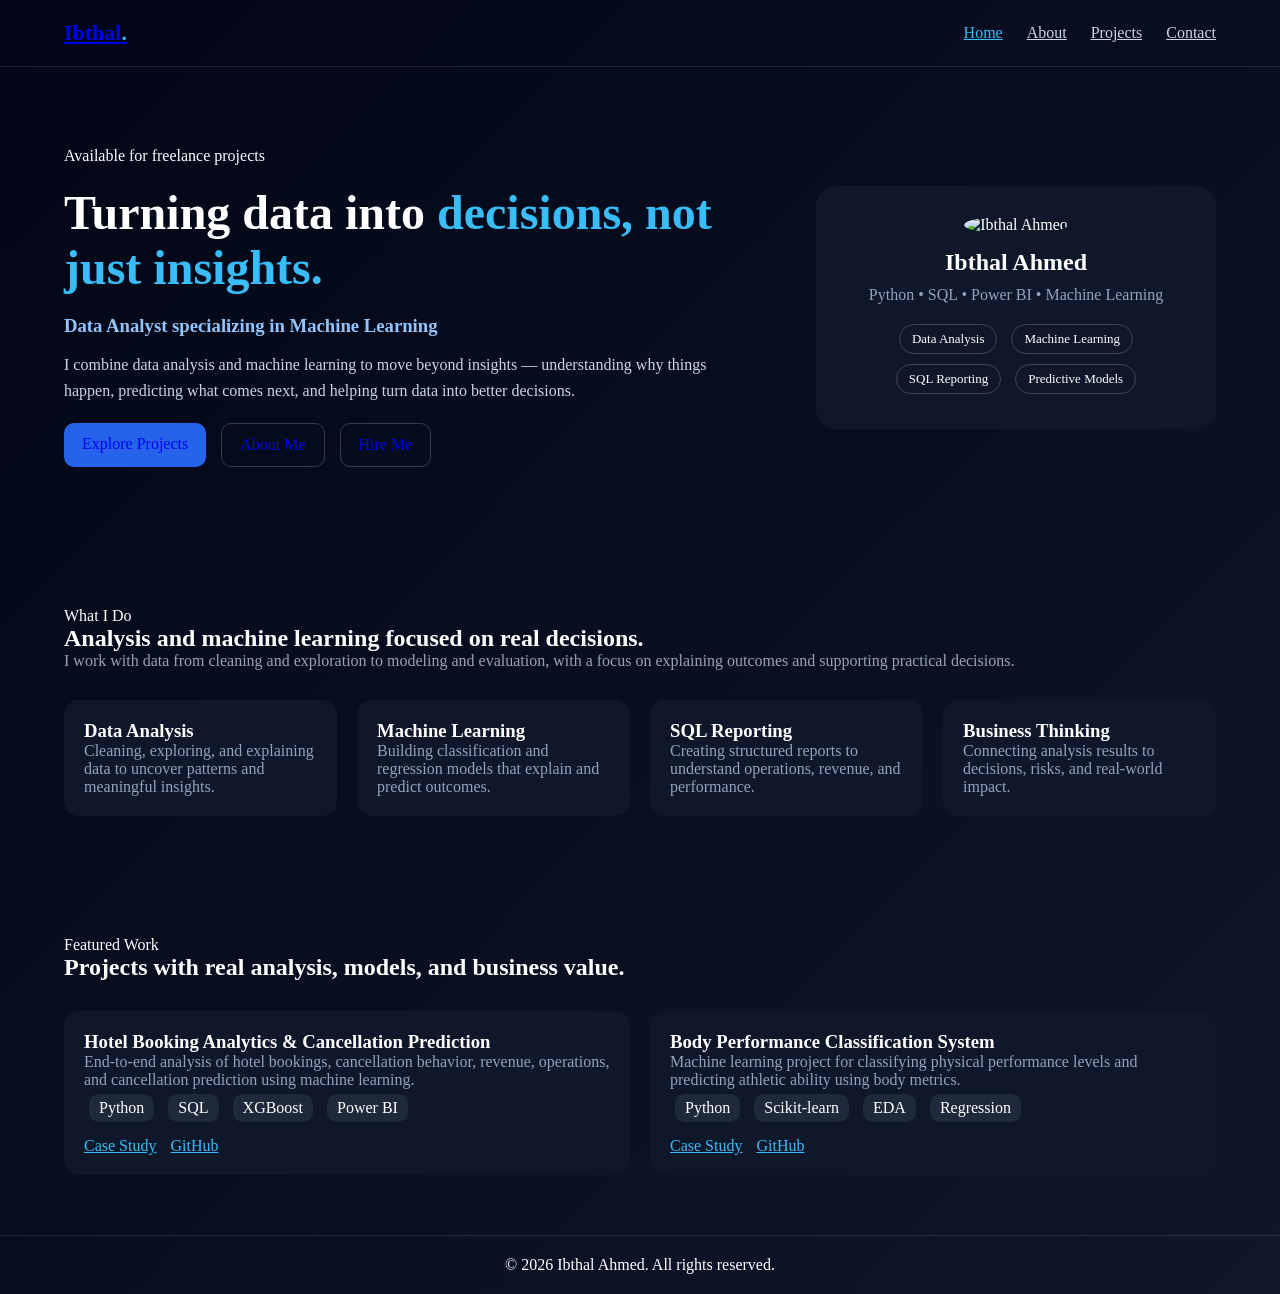
==== index.html @ bd618f9e "Update index.html" ====
<!DOCTYPE html>
<html lang="en">
<head>
  <meta charset="UTF-8" />
  <meta name="viewport" content="width=device-width, initial-scale=1.0" />
  <title>Ibthal Ahmed | Data Analyst specializing in Machine Learning</title>
  <link rel="stylesheet" href="assets/css/style.css" />
</head>

<body>

<nav class="nav">
  <div class="container nav-inner">
    <a class="logo" href="index.html">Ibthal<span>.</span></a>
    <div class="nav-links">
      <a class="active" href="index.html">Home</a>
      <a href="about.html">About</a>
      <a href="projects.html">Projects</a>
      <a href="contact.html">Contact</a>
    </div>
  </div>
</nav>

<header class="hero">
  <div class="container hero-layout">

    <div class="hero-text">
      <span class="badge">Available for freelance projects</span>

      <h1>
        Turning data into
        <span>decisions, not just insights.</span>
      </h1>

      <h3>Data Analyst specializing in Machine Learning</h3>

      <p>
        I combine data analysis and machine learning to move beyond insights —
        understanding why things happen, predicting what comes next, and helping
        turn data into better decisions.
      </p>

      <div class="btn-row">
        <a class="btn primary" href="projects.html">Explore Projects</a>
        <a class="btn secondary" href="about.html">About Me</a>
        <a class="btn secondary" href="mailto:ibthalahmed56@gmail.com">Hire Me</a>
      </div>
    </div>

    <div class="profile-card">
      <img src="https://github.com/IbthalAhmed161/portfolio/raw/main/1737639206615.jpg" alt="Ibthal Ahmed">

      <h2>Ibthal Ahmed</h2>
      <p>Python • SQL • Power BI • Machine Learning</p>

      <div class="chips">
        <span>Data Analysis</span>
        <span>Machine Learning</span>
        <span>SQL Reporting</span>
        <span>Predictive Models</span>
      </div>
    </div>

  </div>
</header>

<section class="section">
  <div class="container">
    <div class="section-title">
      <span>What I Do</span>
      <h2>Analysis and machine learning focused on real decisions.</h2>
      <p>
        I work with data from cleaning and exploration to modeling and evaluation,
        with a focus on explaining outcomes and supporting practical decisions.
      </p>
    </div>

    <div class="cards">
      <div class="card">
        <h3>Data Analysis</h3>
        <p>Cleaning, exploring, and explaining data to uncover patterns and meaningful insights.</p>
      </div>

      <div class="card">
        <h3>Machine Learning</h3>
        <p>Building classification and regression models that explain and predict outcomes.</p>
      </div>

      <div class="card">
        <h3>SQL Reporting</h3>
        <p>Creating structured reports to understand operations, revenue, and performance.</p>
      </div>

      <div class="card">
        <h3>Business Thinking</h3>
        <p>Connecting analysis results to decisions, risks, and real-world impact.</p>
      </div>
    </div>
  </div>
</section>

<section class="section">
  <div class="container">
    <div class="section-title">
      <span>Featured Work</span>
      <h2>Projects with real analysis, models, and business value.</h2>
    </div>

    <div class="projects-grid">
      <div class="project-card">
        <h3>Hotel Booking Analytics & Cancellation Prediction</h3>
        <p>
          End-to-end analysis of hotel bookings, cancellation behavior, revenue,
          operations, and cancellation prediction using machine learning.
        </p>

        <div class="project-tags">
          <span>Python</span>
          <span>SQL</span>
          <span>XGBoost</span>
          <span>Power BI</span>
        </div>

        <div class="project-links">
          <a href="hotel-project.html">Case Study</a>
          <a href="https://github.com/IbthalAhmed161/hotel-booking-data-analysis" target="_blank">GitHub</a>
        </div>
      </div>

      <div class="project-card">
        <h3>Body Performance Classification System</h3>
        <p>
          Machine learning project for classifying physical performance levels
          and predicting athletic ability using body metrics.
        </p>

        <div class="project-tags">
          <span>Python</span>
          <span>Scikit-learn</span>
          <span>EDA</span>
          <span>Regression</span>
        </div>

        <div class="project-links">
          <a href="body-project.html">Case Study</a>
          <a href="https://github.com/IbthalAhmed161/body-performance-ml-project" target="_blank">GitHub</a>
        </div>
      </div>
    </div>
  </div>
</section>

<footer>
  © 2026 Ibthal Ahmed. All rights reserved.
</footer>

</body>
</html>
---- assets/css/style.css ----
*{
  margin:0;
  padding:0;
  box-sizing:border-box;
  font-family:Segoe UI;
}

body{
  background:linear-gradient(135deg,#020617,#0f172a);
  color:white;
}

.container{
  width:90%;
  max-width:1200px;
  margin:auto;
}

/* NAV */
.nav{
  padding:20px 0;
  border-bottom:1px solid rgba(255,255,255,0.1);
}

.nav-inner{
  display:flex;
  justify-content:space-between;
  align-items:center;
}

.logo{
  font-size:22px;
  font-weight:bold;
}

.logo span{color:#38bdf8;}

.nav-links a{
  margin-left:20px;
  color:#cbd5e1;
}

.nav-links a.active{
  color:#38bdf8;
}

/* HERO */
.hero{
  padding:80px 0;
}

.hero-layout{
  display:grid;
  grid-template-columns:1fr 400px;
  gap:60px;
  align-items:center;
}

/* TEXT */
.hero-text h1{
  font-size:48px;
  margin:20px 0;
}

.hero-text h1 span{
  color:#38bdf8;
}

.hero-text h3{
  color:#93c5fd;
  margin-bottom:15px;
}

.hero-text p{
  color:#cbd5e1;
  line-height:1.6;
  margin-bottom:20px;
}

/* BUTTONS */
.btn-row{
  display:flex;
  gap:15px;
}

.btn{
  padding:12px 18px;
  border-radius:10px;
  text-decoration:none;
}

.primary{
  background:#2563eb;
}

.secondary{
  border:1px solid rgba(255,255,255,0.2);
}

/* PROFILE CARD */
.profile-card{
  background:#0f172a;
  padding:30px;
  border-radius:20px;
  text-align:center;
}

.profile-card img{
  width:150px;
  height:150px;
  border-radius:50%;
  margin-bottom:15px;
}

.profile-card h2{
  margin-bottom:10px;
}

.profile-card p{
  color:#94a3b8;
}

.chips{
  margin-top:15px;
}

.chips span{
  display:inline-block;
  margin:5px;
  padding:6px 12px;
  border:1px solid rgba(255,255,255,0.2);
  border-radius:20px;
  font-size:13px;
}

/* SECTIONS */
.section{
  padding:60px 0;
}

.section-title{
  margin-bottom:30px;
}

.section-title p{
  color:#94a3b8;
}

.cards{
  display:grid;
  grid-template-columns:repeat(auto-fit,minmax(220px,1fr));
  gap:20px;
}

.card{
  background:#0f172a;
  padding:20px;
  border-radius:15px;
}

.card p{
  color:#94a3b8;
}

/* PROJECTS */
.projects-grid{
  display:grid;
  grid-template-columns:repeat(auto-fit,minmax(300px,1fr));
  gap:20px;
}

.project-card{
  background:#0f172a;
  padding:20px;
  border-radius:15px;
}

.project-card p{
  color:#94a3b8;
}

.project-tags span{
  display:inline-block;
  margin:5px;
  padding:5px 10px;
  background:#1e293b;
  border-radius:10px;
}

.project-links{
  margin-top:10px;
}

.project-links a{
  margin-right:10px;
  color:#38bdf8;
}

/* FOOTER */
footer{
  text-align:center;
  padding:20px;
  border-top:1px solid rgba(255,255,255,0.1);
}

/* MOBILE */
@media(max-width:800px){
  .hero-layout{
    grid-template-columns:1fr;
    text-align:center;
  }

  .btn-row{
    justify-content:center;
  }
}
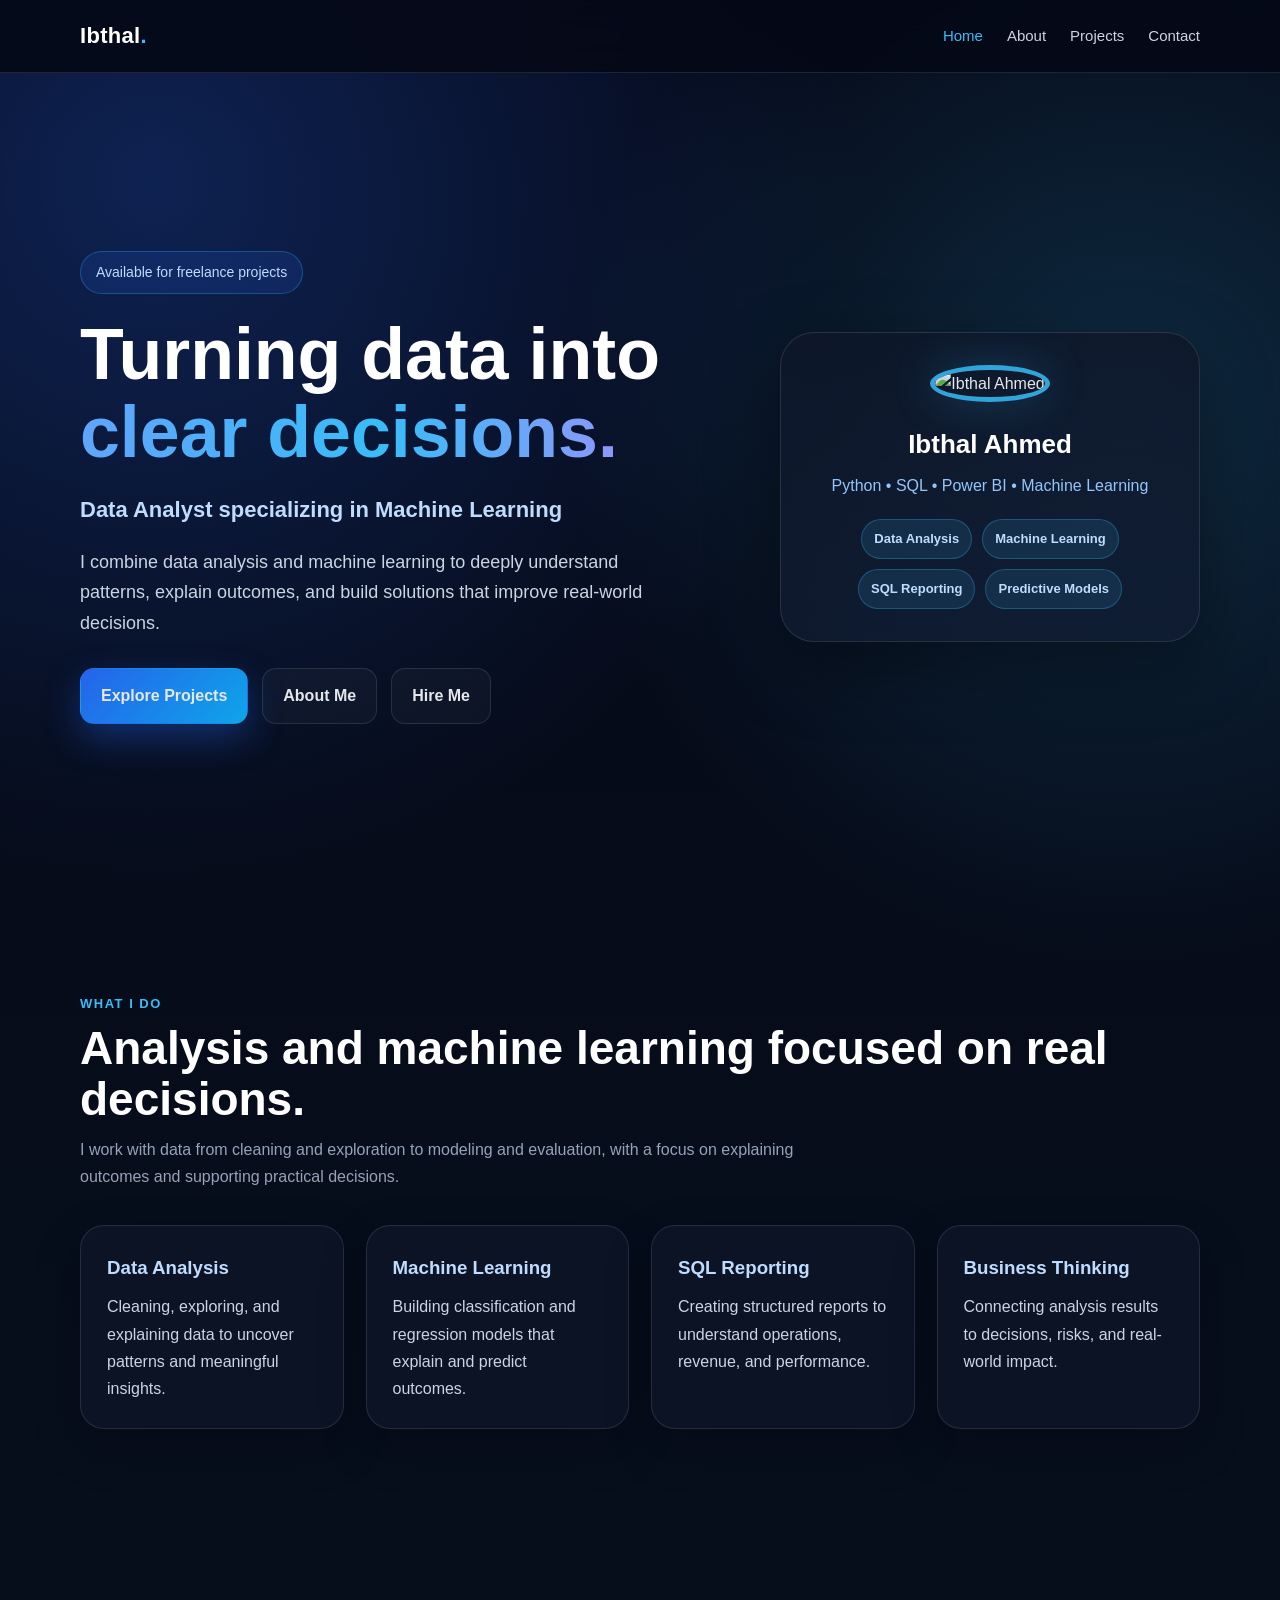
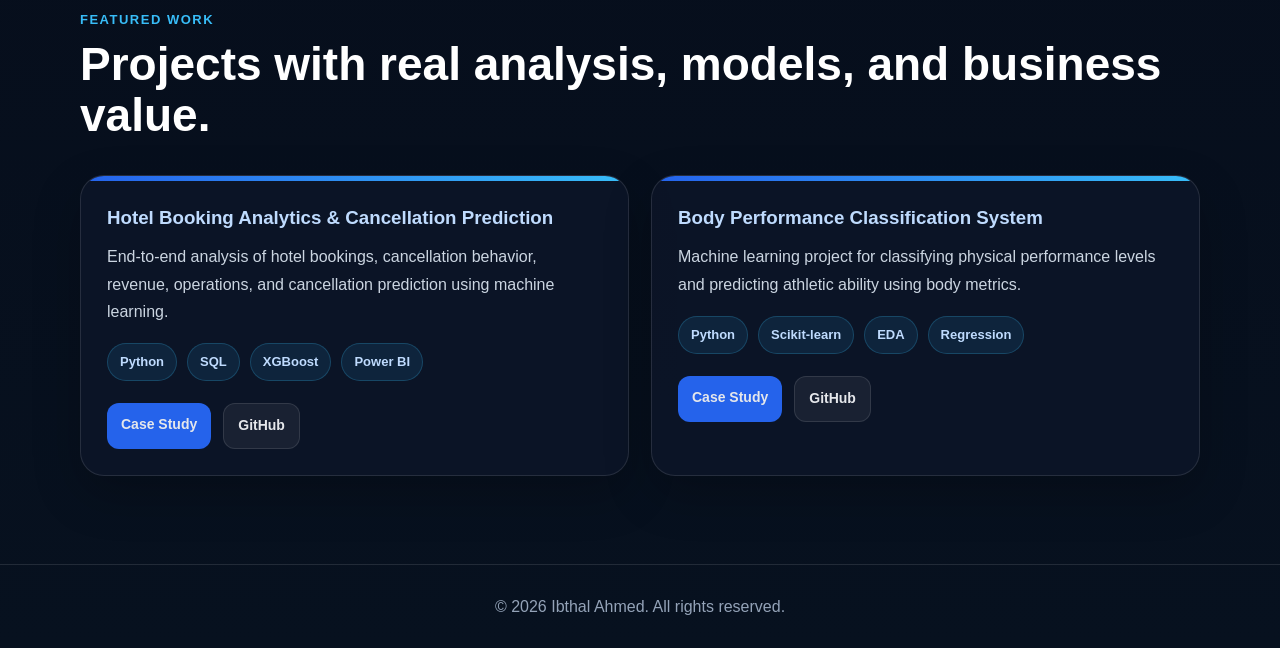
==== commit 108195c4: "Update index.html" ====
--- a/index.html
+++ b/index.html
@@ -12,6 +12,7 @@
 <nav class="nav">
   <div class="container nav-inner">
     <a class="logo" href="index.html">Ibthal<span>.</span></a>
+
     <div class="nav-links">
       <a class="active" href="index.html">Home</a>
       <a href="about.html">About</a>
@@ -29,15 +30,14 @@
 
       <h1>
         Turning data into
-        <span>decisions, not just insights.</span>
+        <span>clear decisions.</span>
       </h1>
 
       <h3>Data Analyst specializing in Machine Learning</h3>
 
       <p>
-        I combine data analysis and machine learning to move beyond insights —
-        understanding why things happen, predicting what comes next, and helping
-        turn data into better decisions.
+        I combine data analysis and machine learning to deeply understand patterns,
+        explain outcomes, and build solutions that improve real-world decisions.
       </p>
 
       <div class="btn-row">
--- a/assets/css/style.css
+++ b/assets/css/style.css
@@ -1,217 +1,405 @@
+:root{
+  --bg:#050816;
+  --bg2:#07111f;
+  --card:#0f172a;
+  --text:#e5e7eb;
+  --muted:#94a3b8;
+  --blue:#2563eb;
+  --cyan:#38bdf8;
+  --line:rgba(255,255,255,.11);
+  --glass:rgba(15,23,42,.72);
+  --shadow:0 24px 70px rgba(0,0,0,.35);
+}
+
 *{
   margin:0;
   padding:0;
   box-sizing:border-box;
-  font-family:Segoe UI;
+  scroll-behavior:smooth;
 }
 
 body{
-  background:linear-gradient(135deg,#020617,#0f172a);
-  color:white;
+  font-family:"Segoe UI",Tahoma,Verdana,sans-serif;
+  background:
+    radial-gradient(circle at 12% 8%,rgba(37,99,235,.28),transparent 30%),
+    radial-gradient(circle at 88% 18%,rgba(56,189,248,.18),transparent 26%),
+    linear-gradient(180deg,var(--bg),var(--bg2));
+  color:var(--text);
+  line-height:1.7;
+  overflow-x:hidden;
+}
+
+a{
+  text-decoration:none;
+  color:inherit;
 }
 
 .container{
-  width:90%;
-  max-width:1200px;
+  width:min(1120px,88%);
   margin:auto;
 }
 
 /* NAV */
 .nav{
-  padding:20px 0;
-  border-bottom:1px solid rgba(255,255,255,0.1);
+  position:sticky;
+  top:0;
+  z-index:50;
+  backdrop-filter:blur(18px);
+  background:rgba(5,8,22,.88);
+  border-bottom:1px solid var(--line);
 }
 
 .nav-inner{
-  display:flex;
+  height:72px;
+  display:flex;
+  align-items:center;
   justify-content:space-between;
-  align-items:center;
 }
 
 .logo{
   font-size:22px;
-  font-weight:bold;
-}
-
-.logo span{color:#38bdf8;}
+  font-weight:900;
+  color:white;
+  letter-spacing:.3px;
+}
+
+.logo span{
+  color:var(--cyan);
+}
+
+.nav-links{
+  display:flex;
+  gap:24px;
+  align-items:center;
+}
 
 .nav-links a{
-  margin-left:20px;
+  font-size:15px;
   color:#cbd5e1;
-}
-
+  transition:.25s;
+}
+
+.nav-links a:hover,
 .nav-links a.active{
-  color:#38bdf8;
+  color:var(--cyan);
 }
 
 /* HERO */
 .hero{
+  min-height:calc(100vh - 72px);
+  display:flex;
+  align-items:center;
   padding:80px 0;
 }
 
 .hero-layout{
   display:grid;
-  grid-template-columns:1fr 400px;
+  grid-template-columns:1.15fr .85fr;
+  align-items:center;
   gap:60px;
-  align-items:center;
-}
-
-/* TEXT */
+}
+
+.hero-text{
+  max-width:720px;
+}
+
+.badge{
+  display:inline-flex;
+  align-items:center;
+  background:rgba(37,99,235,.16);
+  border:1px solid rgba(56,189,248,.28);
+  color:#bfdbfe;
+  padding:9px 15px;
+  border-radius:999px;
+  font-size:14px;
+  margin-bottom:22px;
+}
+
 .hero-text h1{
-  font-size:48px;
-  margin:20px 0;
+  font-size:clamp(44px,5.6vw,76px);
+  line-height:1.08;
+  font-weight:900;
+  margin-bottom:20px;
+  color:white;
 }
 
 .hero-text h1 span{
-  color:#38bdf8;
+  display:block;
+  background:linear-gradient(90deg,#60a5fa,#38bdf8,#a78bfa);
+  -webkit-background-clip:text;
+  background-clip:text;
+  color:transparent;
 }
 
 .hero-text h3{
+  font-size:22px;
+  color:#bfdbfe;
+  margin-bottom:18px;
+}
+
+.hero-text p{
+  font-size:18px;
+  color:#cbd5e1;
+  max-width:650px;
+  margin-bottom:30px;
+}
+
+.btn-row{
+  display:flex;
+  gap:14px;
+  flex-wrap:wrap;
+}
+
+.btn{
+  display:inline-flex;
+  align-items:center;
+  justify-content:center;
+  padding:13px 20px;
+  border-radius:14px;
+  font-weight:800;
+  transition:.3s;
+  border:1px solid transparent;
+}
+
+.primary{
+  background:linear-gradient(135deg,var(--blue),#0ea5e9);
+  box-shadow:0 14px 35px rgba(37,99,235,.36);
+}
+
+.secondary{
+  border-color:var(--line);
+  color:#e5e7eb;
+  background:rgba(255,255,255,.03);
+}
+
+.btn:hover{
+  transform:translateY(-4px);
+}
+
+/* PROFILE */
+.profile-card{
+  width:100%;
+  max-width:420px;
+  margin-left:auto;
+  background:linear-gradient(180deg,rgba(15,23,42,.84),rgba(17,28,51,.72));
+  border:1px solid var(--line);
+  border-radius:34px;
+  padding:32px;
+  text-align:center;
+  box-shadow:var(--shadow);
+  animation:float 4.5s ease-in-out infinite;
+}
+
+.profile-card img{
+  width:210px;
+  height:210px;
+  border-radius:50%;
+  object-fit:cover;
+  border:5px solid rgba(56,189,248,.85);
+  box-shadow:0 0 45px rgba(56,189,248,.22);
+  margin-bottom:20px;
+}
+
+.profile-card h2{
+  font-size:26px;
+  font-weight:900;
+  color:white;
+  margin-bottom:6px;
+}
+
+.profile-card p{
   color:#93c5fd;
-  margin-bottom:15px;
-}
-
-.hero-text p{
-  color:#cbd5e1;
-  line-height:1.6;
   margin-bottom:20px;
 }
 
-/* BUTTONS */
-.btn-row{
-  display:flex;
-  gap:15px;
-}
-
-.btn{
-  padding:12px 18px;
-  border-radius:10px;
-  text-decoration:none;
-}
-
-.primary{
-  background:#2563eb;
-}
-
-.secondary{
-  border:1px solid rgba(255,255,255,0.2);
-}
-
-/* PROFILE CARD */
-.profile-card{
-  background:#0f172a;
-  padding:30px;
-  border-radius:20px;
-  text-align:center;
-}
-
-.profile-card img{
-  width:150px;
-  height:150px;
-  border-radius:50%;
-  margin-bottom:15px;
-}
-
-.profile-card h2{
-  margin-bottom:10px;
-}
-
-.profile-card p{
-  color:#94a3b8;
-}
-
 .chips{
-  margin-top:15px;
+  display:flex;
+  justify-content:center;
+  flex-wrap:wrap;
+  gap:10px;
 }
 
 .chips span{
-  display:inline-block;
-  margin:5px;
-  padding:6px 12px;
-  border:1px solid rgba(255,255,255,0.2);
-  border-radius:20px;
+  background:rgba(56,189,248,.12);
+  border:1px solid rgba(56,189,248,.28);
+  color:#bfdbfe;
+  padding:8px 12px;
+  border-radius:999px;
   font-size:13px;
+  font-weight:700;
 }
 
 /* SECTIONS */
 .section{
-  padding:60px 0;
+  padding:88px 0;
 }
 
 .section-title{
-  margin-bottom:30px;
+  margin-bottom:34px;
+}
+
+.section-title span{
+  color:#38bdf8;
+  font-weight:900;
+  text-transform:uppercase;
+  font-size:13px;
+  letter-spacing:1.5px;
+  margin-bottom:8px;
+  display:inline-block;
+}
+
+.section-title h2{
+  font-size:clamp(30px,4vw,46px);
+  line-height:1.1;
+  margin-bottom:12px;
+  color:white;
 }
 
 .section-title p{
-  color:#94a3b8;
-}
-
-.cards{
-  display:grid;
-  grid-template-columns:repeat(auto-fit,minmax(220px,1fr));
-  gap:20px;
-}
-
-.card{
-  background:#0f172a;
-  padding:20px;
-  border-radius:15px;
-}
-
-.card p{
-  color:#94a3b8;
-}
-
-/* PROJECTS */
+  color:var(--muted);
+  max-width:760px;
+}
+
+.cards,
 .projects-grid{
   display:grid;
-  grid-template-columns:repeat(auto-fit,minmax(300px,1fr));
-  gap:20px;
-}
-
+  grid-template-columns:repeat(auto-fit,minmax(240px,1fr));
+  gap:22px;
+}
+
+.card,
 .project-card{
-  background:#0f172a;
-  padding:20px;
-  border-radius:15px;
-}
-
+  background:var(--glass);
+  border:1px solid var(--line);
+  border-radius:24px;
+  padding:26px;
+  box-shadow:0 18px 48px rgba(0,0,0,.22);
+}
+
+.card h3,
+.project-card h3{
+  color:#bfdbfe;
+  margin-bottom:10px;
+}
+
+.card p,
 .project-card p{
-  color:#94a3b8;
+  color:#cbd5e1;
+}
+
+.project-card{
+  position:relative;
+  overflow:hidden;
+}
+
+.project-card::before{
+  content:"";
+  position:absolute;
+  left:0;
+  top:0;
+  width:100%;
+  height:5px;
+  background:linear-gradient(90deg,var(--blue),var(--cyan));
+}
+
+.project-tags{
+  display:flex;
+  gap:10px;
+  flex-wrap:wrap;
+  margin-top:18px;
 }
 
 .project-tags span{
-  display:inline-block;
-  margin:5px;
-  padding:5px 10px;
-  background:#1e293b;
-  border-radius:10px;
+  background:rgba(56,189,248,.1);
+  border:1px solid rgba(56,189,248,.22);
+  color:#bfdbfe;
+  padding:7px 12px;
+  border-radius:999px;
+  font-size:13px;
+  font-weight:800;
 }
 
 .project-links{
-  margin-top:10px;
+  display:flex;
+  gap:12px;
+  flex-wrap:wrap;
+  margin-top:22px;
 }
 
 .project-links a{
-  margin-right:10px;
-  color:#38bdf8;
+  padding:10px 14px;
+  border-radius:12px;
+  background:#2563eb;
+  font-weight:800;
+  font-size:14px;
+}
+
+.project-links a:nth-child(2){
+  background:rgba(255,255,255,.06);
+  border:1px solid var(--line);
 }
 
 /* FOOTER */
 footer{
+  border-top:1px solid var(--line);
+  padding:28px 0;
+  color:var(--muted);
   text-align:center;
-  padding:20px;
-  border-top:1px solid rgba(255,255,255,0.1);
-}
-
-/* MOBILE */
-@media(max-width:800px){
+}
+
+/* ANIMATION */
+@keyframes float{
+  0%,100%{transform:translateY(0)}
+  50%{transform:translateY(-14px)}
+}
+
+/* RESPONSIVE */
+@media(max-width:900px){
+  .hero{
+    padding:55px 0;
+  }
+
   .hero-layout{
     grid-template-columns:1fr;
     text-align:center;
   }
 
+  .hero-text{
+    max-width:100%;
+  }
+
+  .hero-text h1 span{
+    display:inline;
+  }
+
   .btn-row{
     justify-content:center;
   }
-}
-
+
+  .profile-card{
+    margin:0 auto;
+  }
+
+  .nav-links{
+    gap:14px;
+  }
+}
+
+@media(max-width:600px){
+  .nav-inner{
+    height:auto;
+    padding:16px 0;
+    flex-direction:column;
+    gap:12px;
+  }
+
+  .hero-text h1{
+    font-size:38px;
+  }
+
+  .profile-card img{
+    width:160px;
+    height:160px;
+  }
+}
+
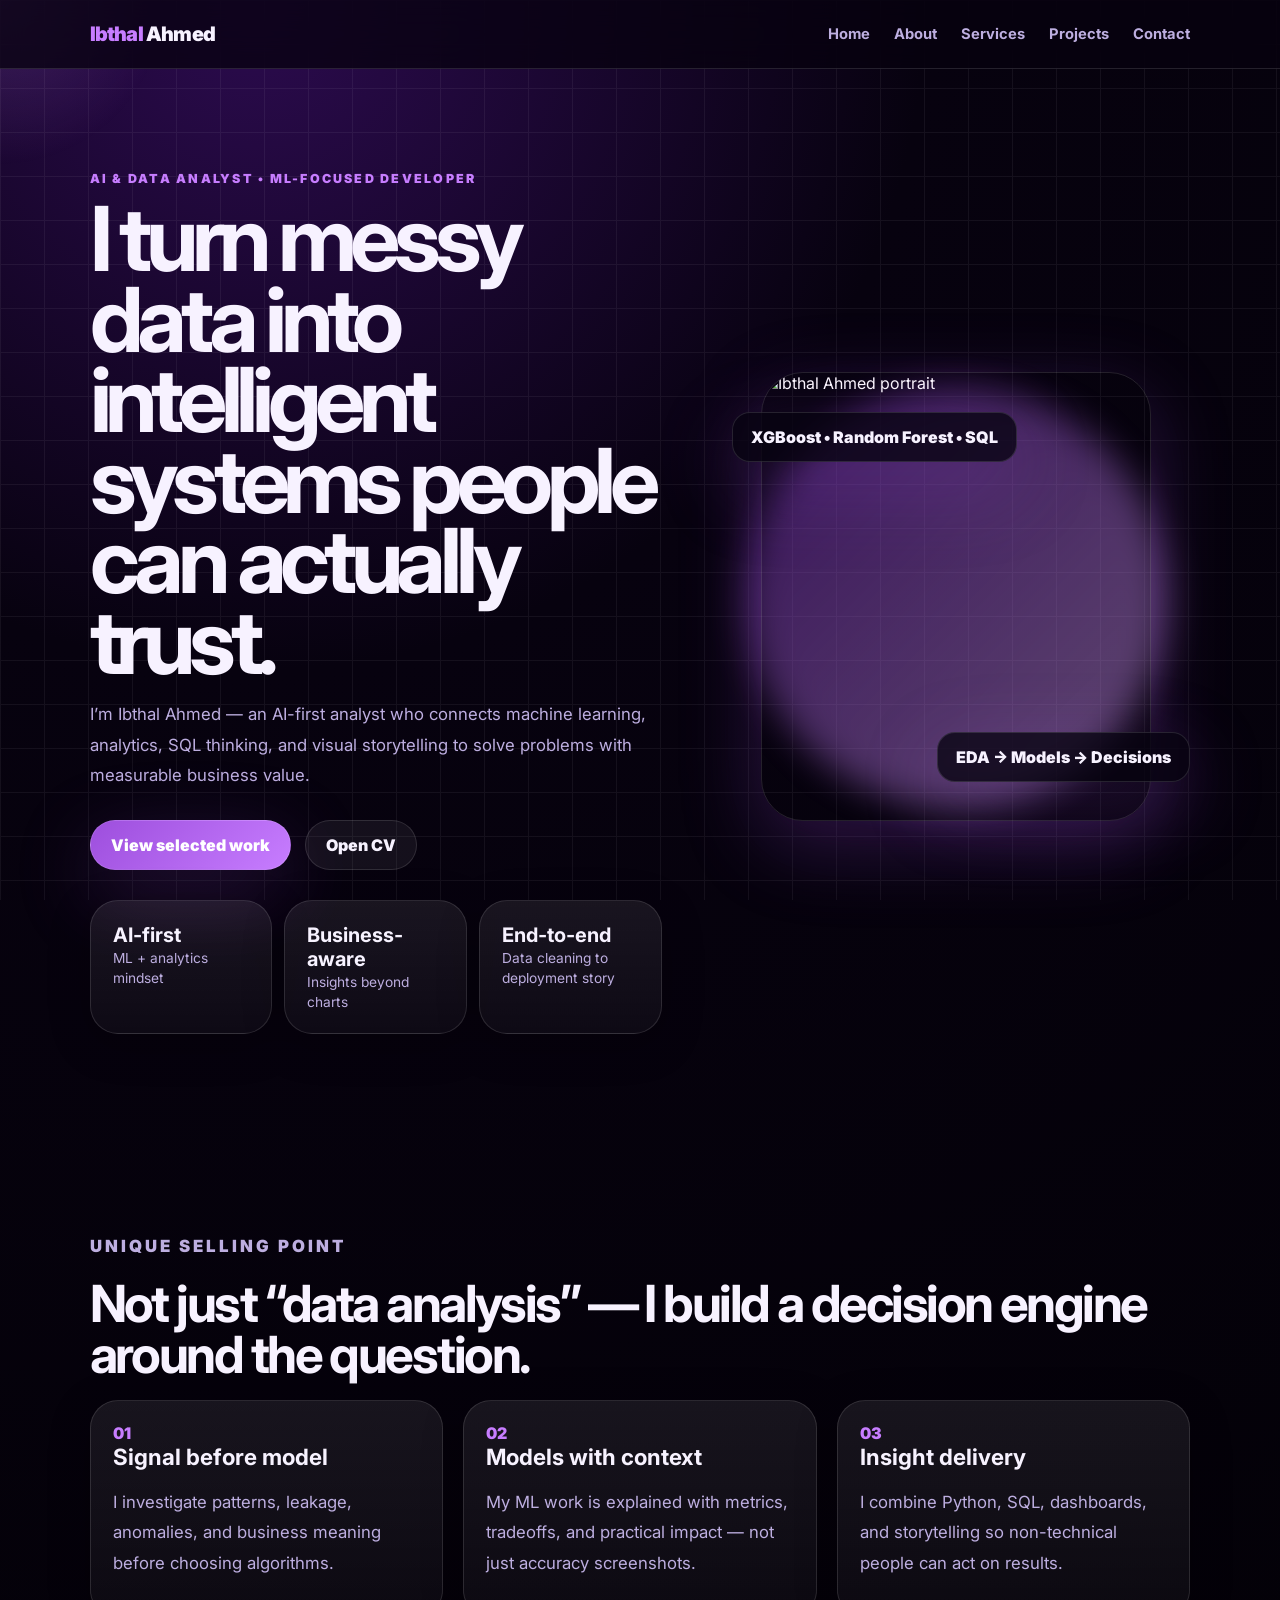
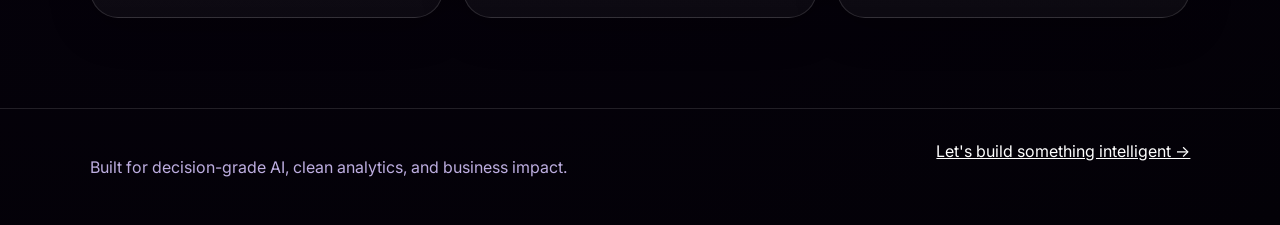
==== commit 56d4dcf9: "Add files via upload" ====
--- a/index.html
+++ b/index.html
@@ -1,158 +1,7 @@
-<!DOCTYPE html>
-<html lang="en">
-<head>
-  <meta charset="UTF-8" />
-  <meta name="viewport" content="width=device-width, initial-scale=1.0" />
-  <title>Ibthal Ahmed | Data Analyst specializing in Machine Learning</title>
-  <link rel="stylesheet" href="assets/css/style.css" />
-</head>
-
-<body>
-
-<nav class="nav">
-  <div class="container nav-inner">
-    <a class="logo" href="index.html">Ibthal<span>.</span></a>
-
-    <div class="nav-links">
-      <a class="active" href="index.html">Home</a>
-      <a href="about.html">About</a>
-      <a href="projects.html">Projects</a>
-      <a href="contact.html">Contact</a>
-    </div>
-  </div>
-</nav>
-
-<header class="hero">
-  <div class="container hero-layout">
-
-    <div class="hero-text">
-      <span class="badge">Available for freelance projects</span>
-
-      <h1>
-        Turning data into
-        <span>clear decisions.</span>
-      </h1>
-
-      <h3>Data Analyst specializing in Machine Learning</h3>
-
-      <p>
-        I combine data analysis and machine learning to deeply understand patterns,
-        explain outcomes, and build solutions that improve real-world decisions.
-      </p>
-
-      <div class="btn-row">
-        <a class="btn primary" href="projects.html">Explore Projects</a>
-        <a class="btn secondary" href="about.html">About Me</a>
-        <a class="btn secondary" href="mailto:ibthalahmed56@gmail.com">Hire Me</a>
-      </div>
-    </div>
-
-    <div class="profile-card">
-      <img src="https://github.com/IbthalAhmed161/portfolio/raw/main/1737639206615.jpg" alt="Ibthal Ahmed">
-
-      <h2>Ibthal Ahmed</h2>
-      <p>Python • SQL • Power BI • Machine Learning</p>
-
-      <div class="chips">
-        <span>Data Analysis</span>
-        <span>Machine Learning</span>
-        <span>SQL Reporting</span>
-        <span>Predictive Models</span>
-      </div>
-    </div>
-
-  </div>
-</header>
-
-<section class="section">
-  <div class="container">
-    <div class="section-title">
-      <span>What I Do</span>
-      <h2>Analysis and machine learning focused on real decisions.</h2>
-      <p>
-        I work with data from cleaning and exploration to modeling and evaluation,
-        with a focus on explaining outcomes and supporting practical decisions.
-      </p>
-    </div>
-
-    <div class="cards">
-      <div class="card">
-        <h3>Data Analysis</h3>
-        <p>Cleaning, exploring, and explaining data to uncover patterns and meaningful insights.</p>
-      </div>
-
-      <div class="card">
-        <h3>Machine Learning</h3>
-        <p>Building classification and regression models that explain and predict outcomes.</p>
-      </div>
-
-      <div class="card">
-        <h3>SQL Reporting</h3>
-        <p>Creating structured reports to understand operations, revenue, and performance.</p>
-      </div>
-
-      <div class="card">
-        <h3>Business Thinking</h3>
-        <p>Connecting analysis results to decisions, risks, and real-world impact.</p>
-      </div>
-    </div>
-  </div>
-</section>
-
-<section class="section">
-  <div class="container">
-    <div class="section-title">
-      <span>Featured Work</span>
-      <h2>Projects with real analysis, models, and business value.</h2>
-    </div>
-
-    <div class="projects-grid">
-      <div class="project-card">
-        <h3>Hotel Booking Analytics & Cancellation Prediction</h3>
-        <p>
-          End-to-end analysis of hotel bookings, cancellation behavior, revenue,
-          operations, and cancellation prediction using machine learning.
-        </p>
-
-        <div class="project-tags">
-          <span>Python</span>
-          <span>SQL</span>
-          <span>XGBoost</span>
-          <span>Power BI</span>
-        </div>
-
-        <div class="project-links">
-          <a href="hotel-project.html">Case Study</a>
-          <a href="https://github.com/IbthalAhmed161/hotel-booking-data-analysis" target="_blank">GitHub</a>
-        </div>
-      </div>
-
-      <div class="project-card">
-        <h3>Body Performance Classification System</h3>
-        <p>
-          Machine learning project for classifying physical performance levels
-          and predicting athletic ability using body metrics.
-        </p>
-
-        <div class="project-tags">
-          <span>Python</span>
-          <span>Scikit-learn</span>
-          <span>EDA</span>
-          <span>Regression</span>
-        </div>
-
-        <div class="project-links">
-          <a href="body-project.html">Case Study</a>
-          <a href="https://github.com/IbthalAhmed161/body-performance-ml-project" target="_blank">GitHub</a>
-        </div>
-      </div>
-    </div>
-  </div>
-</section>
-
-<footer>
-  © 2026 Ibthal Ahmed. All rights reserved.
-</footer>
-
-</body>
-</html>
+<!DOCTYPE html><html lang="en"><head><meta charset="UTF-8"><meta name="viewport" content="width=device-width, initial-scale=1.0"><title>Ibthal Ahmed | Portfolio</title><link rel="preconnect" href="https://fonts.googleapis.com"><link rel="preconnect" href="https://fonts.gstatic.com" crossorigin><link href="https://fonts.googleapis.com/css2?family=Inter:wght@400;500;600;700;800;900&display=swap" rel="stylesheet"><link rel="stylesheet" href="assets/style.css"></head><body>
+<div class="noise"></div><div class="cursor-glow"></div><header class="site-header"><a class="brand" href="index.html"><span>Ibthal</span> Ahmed</a><button class="nav-toggle" aria-label="toggle navigation">☰</button><nav class="nav"><a href="index.html">Home</a><a href="about.html">About</a><a href="services.html">Services</a><a href="projects.html">Projects</a><a href="contact.html">Contact</a></nav></header>
+<main>
+<section class="hero page-enter"><div class="hero-copy"><p class="eyebrow">AI & Data Analyst • ML-focused Developer</p><h1>I turn messy data into intelligent systems people can actually trust.</h1><p class="lead">I’m Ibthal Ahmed — an AI-first analyst who connects machine learning, analytics, SQL thinking, and visual storytelling to solve problems with measurable business value.</p><div class="hero-actions"><a class="btn primary" href="projects.html">View selected work</a><a class="btn ghost" href="https://raw.githubusercontent.com/IbthalAhmed161/portfolio/main/Ibthal%20Ahmed%20CV.pdf" target="_blank">Open CV</a></div><div class="metrics"><div><strong>AI-first</strong><span>ML + analytics mindset</span></div><div><strong>Business-aware</strong><span>Insights beyond charts</span></div><div><strong>End-to-end</strong><span>Data cleaning to deployment story</span></div></div></div><div class="hero-visual tilt-card"><div class="orb"></div><img src="https://raw.githubusercontent.com/IbthalAhmed161/portfolio/main/1737639206615.jpg" alt="Ibthal Ahmed portrait"><div class="floating-card one">XGBoost • Random Forest • SQL</div><div class="floating-card two">EDA → Models → Decisions</div></div></section>
+<section class="section"><p class="eyebrow">Unique Selling Point</p><h2>Not just “data analysis” — I build a decision engine around the question.</h2><div class="usp-grid"><article><span>01</span><h3>Signal before model</h3><p>I investigate patterns, leakage, anomalies, and business meaning before choosing algorithms.</p></article><article><span>02</span><h3>Models with context</h3><p>My ML work is explained with metrics, tradeoffs, and practical impact — not just accuracy screenshots.</p></article><article><span>03</span><h3>Insight delivery</h3><p>I combine Python, SQL, dashboards, and storytelling so non-technical people can act on results.</p></article></div></section>
+</main>
+<footer class="footer"><p>Built for decision-grade AI, clean analytics, and business impact.</p><a href="contact.html">Let's build something intelligent →</a></footer><script src="assets/script.js"></script></body></html>
--- a/assets/style.css
+++ b/assets/style.css
@@ -0,0 +1 @@
+:root{--bg:#07020f;--panel:#120820;--text:#f7f2ff;--muted:#bdaee0;--purple:#9d4edd;--purple2:#c77dff;--line:rgba(255,255,255,.12);--shadow:0 24px 80px rgba(157,78,221,.25)}*{box-sizing:border-box}body{margin:0;font-family:Inter,Arial,sans-serif;background:radial-gradient(circle at 20% 0,#2c0b4f 0,#07020f 32%,#030107 100%);color:var(--text);min-height:100vh;overflow-x:hidden}.noise{position:fixed;inset:0;pointer-events:none;opacity:.06;background-image:linear-gradient(90deg,#fff 1px,transparent 1px),linear-gradient(#fff 1px,transparent 1px);background-size:44px 44px}.cursor-glow{position:fixed;width:360px;height:360px;border-radius:50%;background:radial-gradient(circle,rgba(199,125,255,.2),transparent 65%);pointer-events:none;z-index:0;transform:translate(-50%,-50%)}.site-header{position:sticky;top:0;z-index:10;display:flex;align-items:center;justify-content:space-between;padding:22px 7vw;background:rgba(7,2,15,.76);backdrop-filter:blur(18px);border-bottom:1px solid var(--line)}.brand{font-weight:900;letter-spacing:-.04em;color:var(--text);text-decoration:none;font-size:1.25rem}.brand span{color:var(--purple2)}.nav{display:flex;gap:24px}.nav a{color:var(--muted);text-decoration:none;font-weight:700;font-size:.92rem}.nav a:hover{color:#fff}.nav-toggle{display:none}.hero,.subhero,.section{position:relative;z-index:1;padding:90px 7vw}.hero{display:grid;grid-template-columns:1.1fr .9fr;gap:60px;align-items:center;min-height:86vh}.eyebrow{text-transform:uppercase;letter-spacing:.18em;color:var(--purple2);font-weight:900;font-size:.78rem}h1{font-size:clamp(2.7rem,7vw,6.8rem);line-height:.9;margin:12px 0;letter-spacing:-.07em}h2{font-size:clamp(2rem,4vw,4rem);line-height:1;letter-spacing:-.05em;margin:0 0 20px}h3{font-size:1.4rem;margin:0 0 12px}.lead,.subhero p,.section p{color:var(--muted);line-height:1.8;font-size:1.05rem}.btn{display:inline-flex;padding:14px 20px;border-radius:999px;text-decoration:none;font-weight:900;border:1px solid var(--line);transition:.3s}.primary{background:linear-gradient(135deg,var(--purple),var(--purple2));color:#fff;box-shadow:var(--shadow)}.ghost{color:var(--text);background:rgba(255,255,255,.06)}.btn:hover{transform:translateY(-4px)}.hero-actions{display:flex;gap:14px;margin:30px 0}.metrics{display:grid;grid-template-columns:repeat(3,1fr);gap:12px;margin-top:28px}.metrics div,.usp-grid article,.glass-list,.project-card,.cards article,.contact-card,.contact-form,.timeline div{background:linear-gradient(180deg,rgba(255,255,255,.08),rgba(255,255,255,.035));border:1px solid var(--line);border-radius:28px;padding:22px;box-shadow:0 10px 40px rgba(0,0,0,.25)}.metrics strong{display:block;font-size:1.25rem}.metrics span{color:var(--muted);font-size:.86rem}.hero-visual{position:relative;min-height:520px;display:grid;place-items:center}.hero-visual img{width:min(390px,86%);aspect-ratio:1/1.15;object-fit:cover;border-radius:42px;border:1px solid var(--line);box-shadow:var(--shadow);filter:saturate(1.05) contrast(1.05)}.orb{position:absolute;width:420px;height:420px;border-radius:50%;background:linear-gradient(135deg,#7b2cbf,#e0aaff);filter:blur(18px);opacity:.42;animation:pulse 5s infinite alternate}.floating-card{position:absolute;background:rgba(10,4,20,.78);border:1px solid var(--line);border-radius:18px;padding:14px 18px;font-weight:900;box-shadow:var(--shadow)}.one{top:75px;left:10px;animation:float 4s infinite}.two{bottom:75px;right:0;animation:float 5s infinite reverse}.usp-grid,.cards,.project-grid{display:grid;grid-template-columns:repeat(3,1fr);gap:20px}.usp-grid span,.timeline span{color:var(--purple2);font-weight:900}.split{display:grid;grid-template-columns:1fr .8fr;gap:32px}.glass-list li{margin:12px 0;color:var(--muted)}.chips{display:flex;flex-wrap:wrap;gap:12px}.chips span{padding:12px 16px;border-radius:999px;background:rgba(199,125,255,.12);border:1px solid var(--line);font-weight:800}.project-grid{grid-template-columns:repeat(2,1fr)}.project-card{display:flex;flex-direction:column;justify-content:space-between;min-height:360px}.impact{color:#fff!important;font-weight:900;border-left:3px solid var(--purple2);padding-left:16px}.timeline{display:grid;gap:16px}.contact-wrap{display:grid;grid-template-columns:.8fr 1fr;gap:24px}.contact-card a{display:block;color:#fff;margin:16px 0}.contact-form{display:grid;gap:16px}.contact-form input,.contact-form textarea{width:100%;margin-top:8px;background:#0b0414;border:1px solid var(--line);border-radius:16px;padding:14px;color:#fff}.contact-form textarea{min-height:160px}.form-note{font-size:.85rem}.footer{position:relative;z-index:1;padding:32px 7vw;border-top:1px solid var(--line);display:flex;justify-content:space-between;gap:16px;color:var(--muted)}.footer a{color:#fff}.page-enter,.reveal{opacity:0;transform:translateY(28px);transition:opacity .8s ease,transform .8s ease}.visible{opacity:1;transform:none}@keyframes float{50%{transform:translateY(-18px)}}@keyframes pulse{to{transform:scale(1.08);opacity:.58}}@media(max-width:900px){.hero,.split,.contact-wrap,.project-grid{grid-template-columns:1fr}.usp-grid,.cards,.metrics{grid-template-columns:1fr}.nav{position:absolute;top:70px;right:7vw;display:none;flex-direction:column;background:#120820;padding:18px;border-radius:18px}.nav.open{display:flex}.nav-toggle{display:block;background:none;border:0;color:#fff;font-size:1.7rem}.footer{flex-direction:column}.hero{padding-top:50px}}
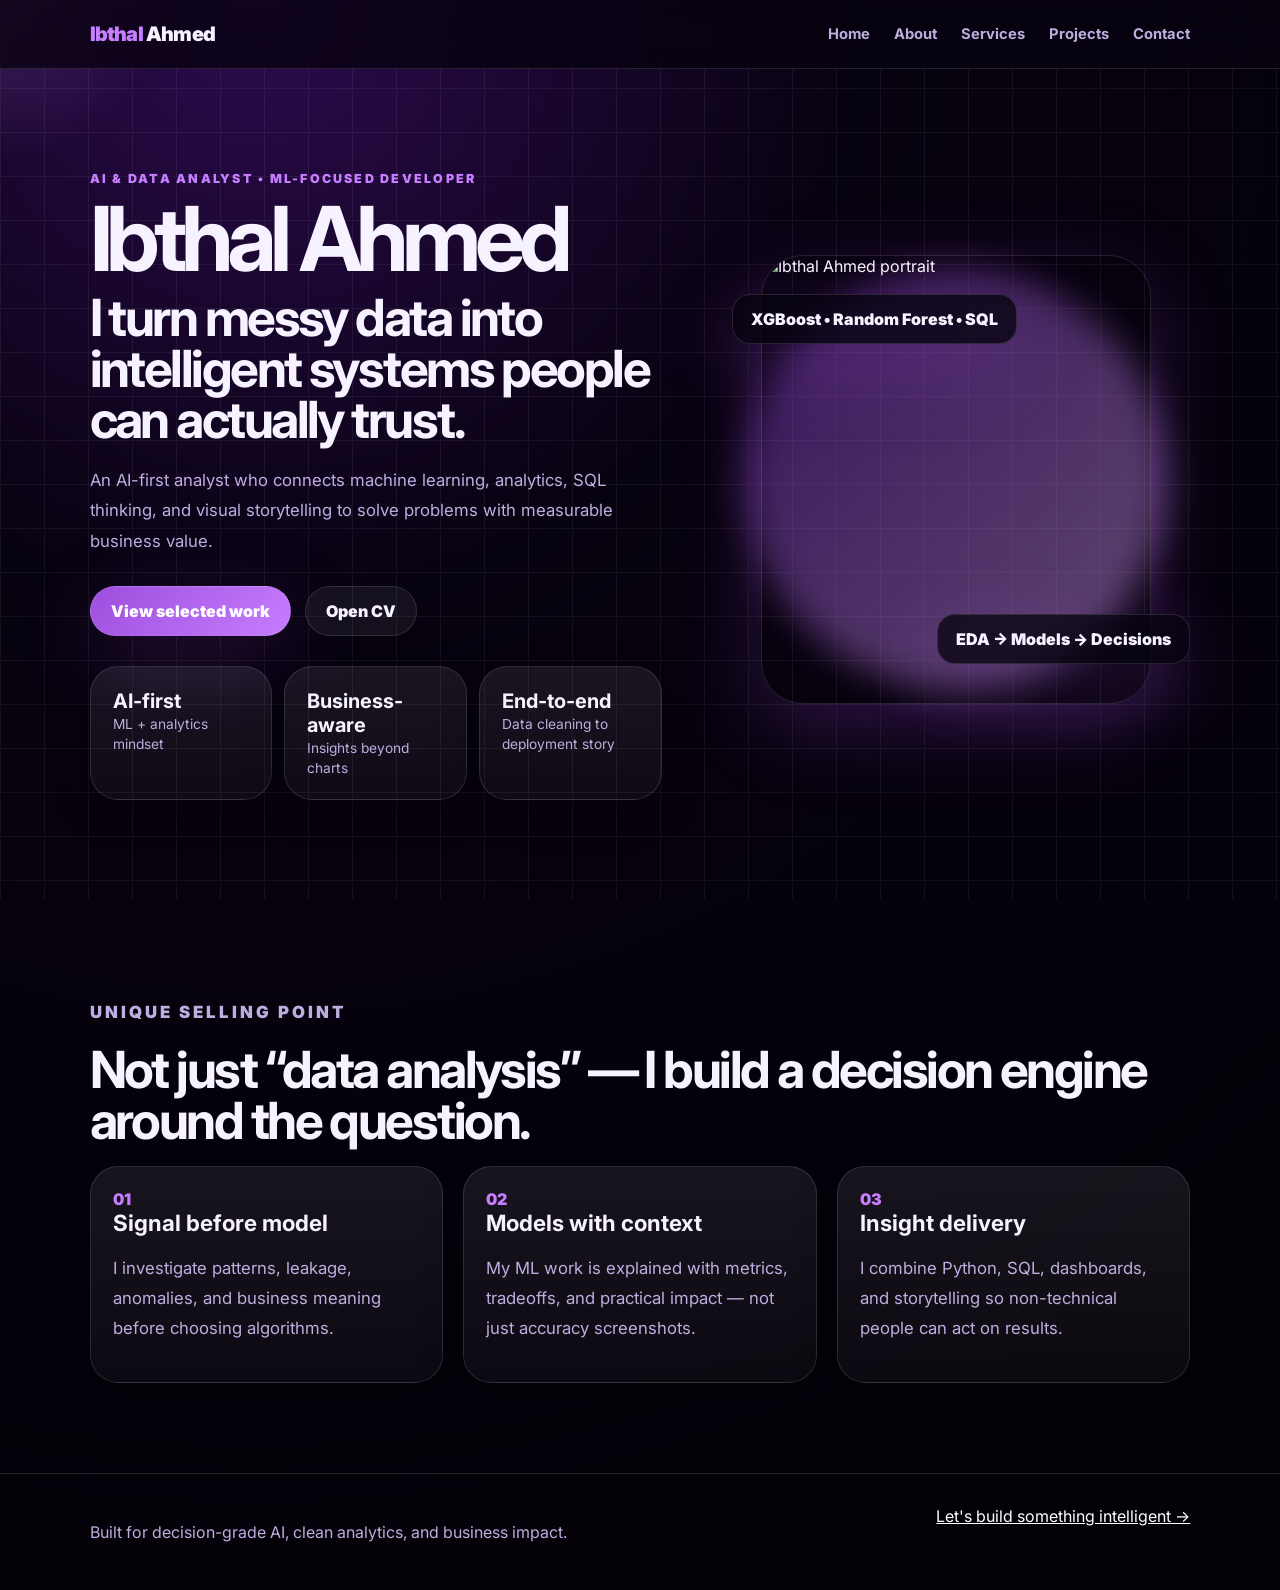
==== commit e0c57c20: "Update index.html" ====
--- a/index.html
+++ b/index.html
@@ -1,7 +1,113 @@
-<!DOCTYPE html><html lang="en"><head><meta charset="UTF-8"><meta name="viewport" content="width=device-width, initial-scale=1.0"><title>Ibthal Ahmed | Portfolio</title><link rel="preconnect" href="https://fonts.googleapis.com"><link rel="preconnect" href="https://fonts.gstatic.com" crossorigin><link href="https://fonts.googleapis.com/css2?family=Inter:wght@400;500;600;700;800;900&display=swap" rel="stylesheet"><link rel="stylesheet" href="assets/style.css"></head><body>
-<div class="noise"></div><div class="cursor-glow"></div><header class="site-header"><a class="brand" href="index.html"><span>Ibthal</span> Ahmed</a><button class="nav-toggle" aria-label="toggle navigation">☰</button><nav class="nav"><a href="index.html">Home</a><a href="about.html">About</a><a href="services.html">Services</a><a href="projects.html">Projects</a><a href="contact.html">Contact</a></nav></header>
-<main>
-<section class="hero page-enter"><div class="hero-copy"><p class="eyebrow">AI & Data Analyst • ML-focused Developer</p><h1>I turn messy data into intelligent systems people can actually trust.</h1><p class="lead">I’m Ibthal Ahmed — an AI-first analyst who connects machine learning, analytics, SQL thinking, and visual storytelling to solve problems with measurable business value.</p><div class="hero-actions"><a class="btn primary" href="projects.html">View selected work</a><a class="btn ghost" href="https://raw.githubusercontent.com/IbthalAhmed161/portfolio/main/Ibthal%20Ahmed%20CV.pdf" target="_blank">Open CV</a></div><div class="metrics"><div><strong>AI-first</strong><span>ML + analytics mindset</span></div><div><strong>Business-aware</strong><span>Insights beyond charts</span></div><div><strong>End-to-end</strong><span>Data cleaning to deployment story</span></div></div></div><div class="hero-visual tilt-card"><div class="orb"></div><img src="https://raw.githubusercontent.com/IbthalAhmed161/portfolio/main/1737639206615.jpg" alt="Ibthal Ahmed portrait"><div class="floating-card one">XGBoost • Random Forest • SQL</div><div class="floating-card two">EDA → Models → Decisions</div></div></section>
-<section class="section"><p class="eyebrow">Unique Selling Point</p><h2>Not just “data analysis” — I build a decision engine around the question.</h2><div class="usp-grid"><article><span>01</span><h3>Signal before model</h3><p>I investigate patterns, leakage, anomalies, and business meaning before choosing algorithms.</p></article><article><span>02</span><h3>Models with context</h3><p>My ML work is explained with metrics, tradeoffs, and practical impact — not just accuracy screenshots.</p></article><article><span>03</span><h3>Insight delivery</h3><p>I combine Python, SQL, dashboards, and storytelling so non-technical people can act on results.</p></article></div></section>
-</main>
-<footer class="footer"><p>Built for decision-grade AI, clean analytics, and business impact.</p><a href="contact.html">Let's build something intelligent →</a></footer><script src="assets/script.js"></script></body></html>
+<!DOCTYPE html>
+<html lang="en">
+<head>
+  <meta charset="UTF-8">
+  <meta name="viewport" content="width=device-width, initial-scale=1.0">
+  <title>Ibthal Ahmed | Portfolio</title>
+  <link rel="preconnect" href="https://fonts.googleapis.com">
+  <link rel="preconnect" href="https://fonts.gstatic.com" crossorigin>
+  <link href="https://fonts.googleapis.com/css2?family=Inter:wght@400;500;600;700;800;900&display=swap" rel="stylesheet">
+  <link rel="stylesheet" href="assets/style.css">
+</head>
+
+<body>
+  <div class="noise"></div>
+  <div class="cursor-glow"></div>
+
+  <header class="site-header">
+    <a class="brand" href="index.html">
+      <span>Ibthal</span> Ahmed
+    </a>
+
+    <button class="nav-toggle" aria-label="toggle navigation">☰</button>
+
+    <nav class="nav">
+      <a href="index.html">Home</a>
+      <a href="about.html">About</a>
+      <a href="services.html">Services</a>
+      <a href="projects.html">Projects</a>
+      <a href="contact.html">Contact</a>
+    </nav>
+  </header>
+
+  <main>
+    <section class="hero page-enter">
+      <div class="hero-copy">
+        <p class="eyebrow">AI & Data Analyst • ML-focused Developer</p>
+
+        <h1 class="hero-name">
+          <span>Ibthal</span> Ahmed
+        </h1>
+
+        <h2 class="hero-statement">
+          I turn messy data into intelligent systems people can actually trust.
+        </h2>
+
+        <p class="lead">
+          An AI-first analyst who connects machine learning, analytics, SQL thinking,
+          and visual storytelling to solve problems with measurable business value.
+        </p>
+
+        <div class="hero-actions">
+          <a class="btn primary" href="projects.html">View selected work</a>
+          <a class="btn ghost" href="https://raw.githubusercontent.com/IbthalAhmed161/portfolio/main/Ibthal%20Ahmed%20CV.pdf" target="_blank">Open CV</a>
+        </div>
+
+        <div class="metrics">
+          <div>
+            <strong>AI-first</strong>
+            <span>ML + analytics mindset</span>
+          </div>
+          <div>
+            <strong>Business-aware</strong>
+            <span>Insights beyond charts</span>
+          </div>
+          <div>
+            <strong>End-to-end</strong>
+            <span>Data cleaning to deployment story</span>
+          </div>
+        </div>
+      </div>
+
+      <div class="hero-visual tilt-card">
+        <div class="orb"></div>
+        <img src="https://raw.githubusercontent.com/IbthalAhmed161/portfolio/main/1737639206615.jpg" alt="Ibthal Ahmed portrait">
+        <div class="floating-card one">XGBoost • Random Forest • SQL</div>
+        <div class="floating-card two">EDA → Models → Decisions</div>
+      </div>
+    </section>
+
+    <section class="section">
+      <p class="eyebrow">Unique Selling Point</p>
+      <h2>Not just “data analysis” — I build a decision engine around the question.</h2>
+
+      <div class="usp-grid">
+        <article>
+          <span>01</span>
+          <h3>Signal before model</h3>
+          <p>I investigate patterns, leakage, anomalies, and business meaning before choosing algorithms.</p>
+        </article>
+
+        <article>
+          <span>02</span>
+          <h3>Models with context</h3>
+          <p>My ML work is explained with metrics, tradeoffs, and practical impact — not just accuracy screenshots.</p>
+        </article>
+
+        <article>
+          <span>03</span>
+          <h3>Insight delivery</h3>
+          <p>I combine Python, SQL, dashboards, and storytelling so non-technical people can act on results.</p>
+        </article>
+      </div>
+    </section>
+  </main>
+
+  <footer class="footer">
+    <p>Built for decision-grade AI, clean analytics, and business impact.</p>
+    <a href="contact.html">Let's build something intelligent →</a>
+  </footer>
+
+  <script src="assets/script.js"></script>
+</body>
+</html>
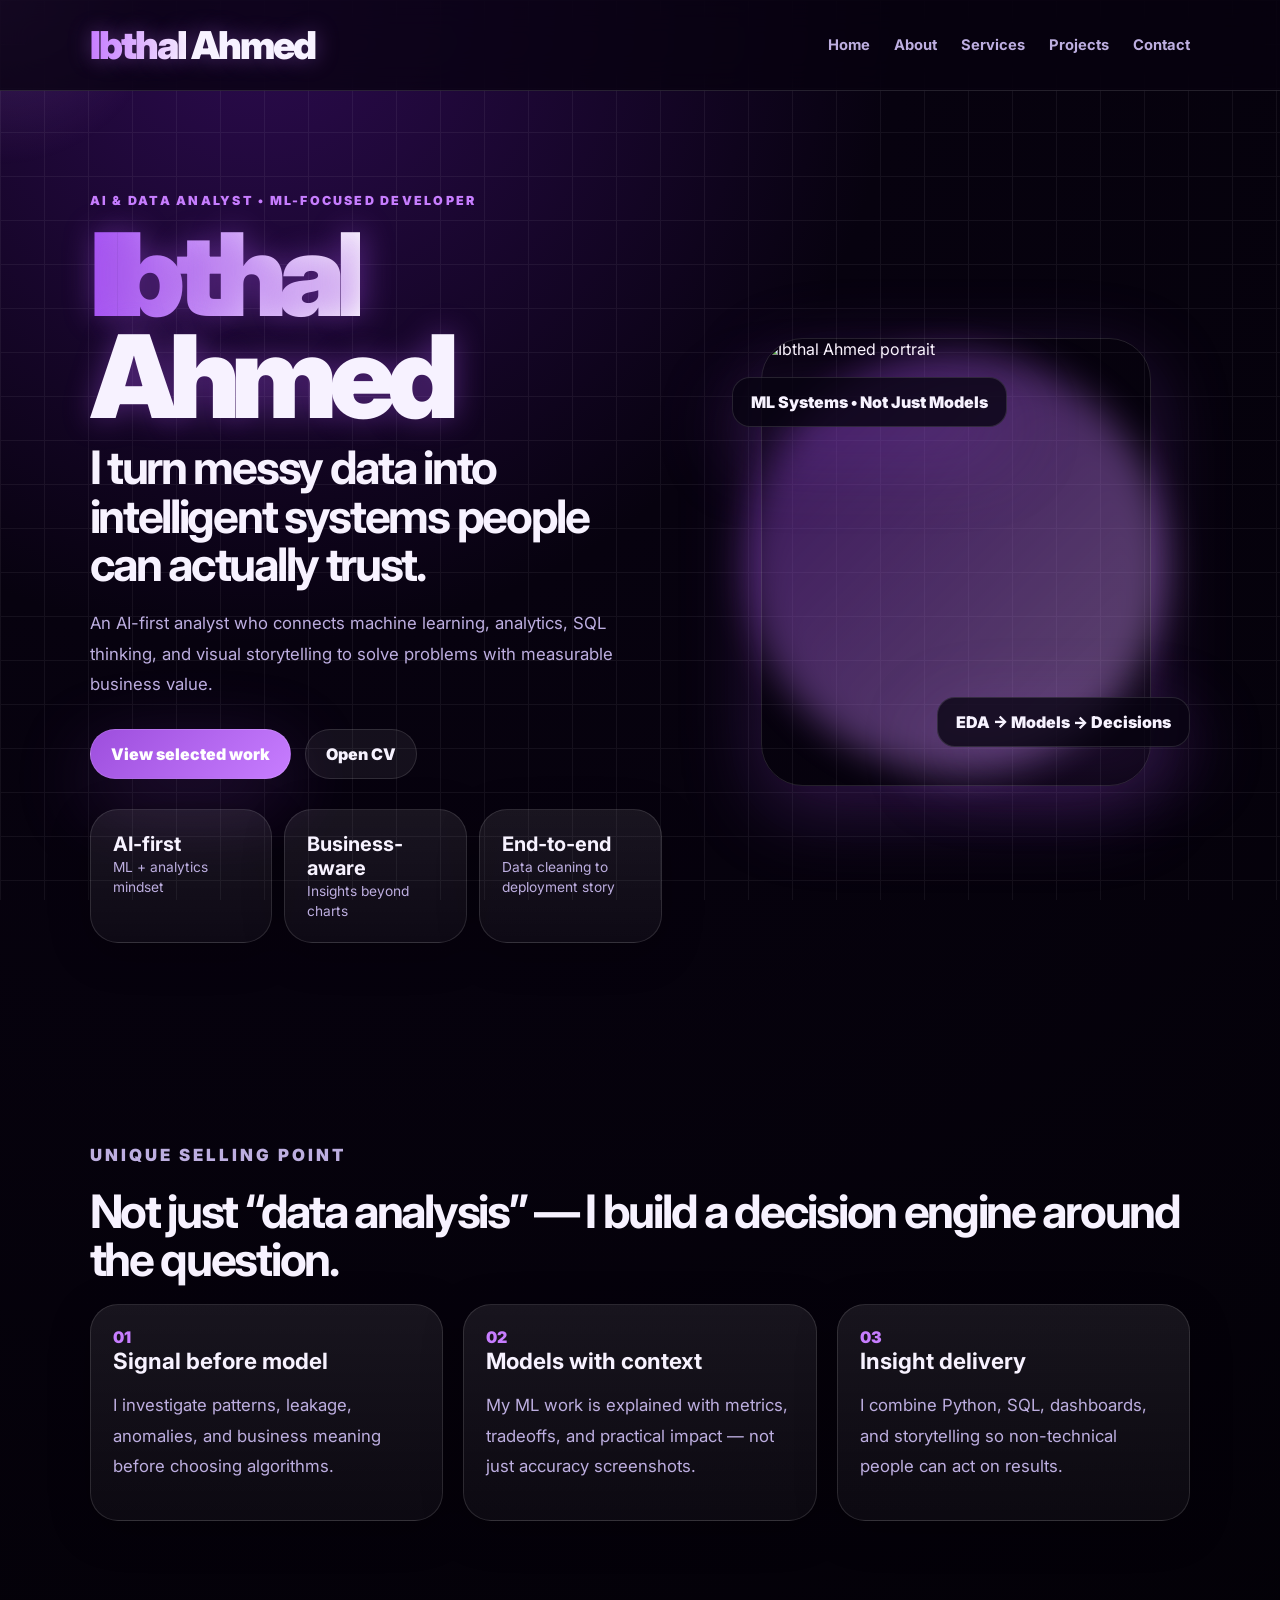
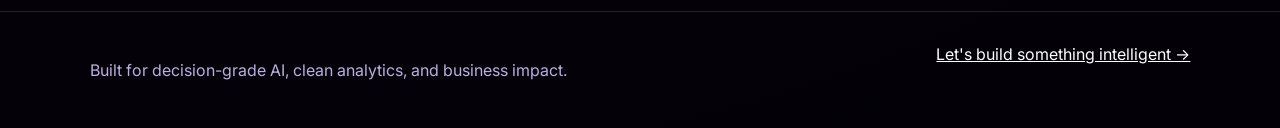
==== commit 38ac866a: "Update index.html" ====
--- a/index.html
+++ b/index.html
@@ -72,7 +72,7 @@
       <div class="hero-visual tilt-card">
         <div class="orb"></div>
         <img src="https://raw.githubusercontent.com/IbthalAhmed161/portfolio/main/1737639206615.jpg" alt="Ibthal Ahmed portrait">
-        <div class="floating-card one">XGBoost • Random Forest • SQL</div>
+        <div class="floating-card one">ML Systems • Not Just Models</div>
         <div class="floating-card two">EDA → Models → Decisions</div>
       </div>
     </section>
--- a/assets/style.css
+++ b/assets/style.css
@@ -1 +1,512 @@
-:root{--bg:#07020f;--panel:#120820;--text:#f7f2ff;--muted:#bdaee0;--purple:#9d4edd;--purple2:#c77dff;--line:rgba(255,255,255,.12);--shadow:0 24px 80px rgba(157,78,221,.25)}*{box-sizing:border-box}body{margin:0;font-family:Inter,Arial,sans-serif;background:radial-gradient(circle at 20% 0,#2c0b4f 0,#07020f 32%,#030107 100%);color:var(--text);min-height:100vh;overflow-x:hidden}.noise{position:fixed;inset:0;pointer-events:none;opacity:.06;background-image:linear-gradient(90deg,#fff 1px,transparent 1px),linear-gradient(#fff 1px,transparent 1px);background-size:44px 44px}.cursor-glow{position:fixed;width:360px;height:360px;border-radius:50%;background:radial-gradient(circle,rgba(199,125,255,.2),transparent 65%);pointer-events:none;z-index:0;transform:translate(-50%,-50%)}.site-header{position:sticky;top:0;z-index:10;display:flex;align-items:center;justify-content:space-between;padding:22px 7vw;background:rgba(7,2,15,.76);backdrop-filter:blur(18px);border-bottom:1px solid var(--line)}.brand{font-weight:900;letter-spacing:-.04em;color:var(--text);text-decoration:none;font-size:1.25rem}.brand span{color:var(--purple2)}.nav{display:flex;gap:24px}.nav a{color:var(--muted);text-decoration:none;font-weight:700;font-size:.92rem}.nav a:hover{color:#fff}.nav-toggle{display:none}.hero,.subhero,.section{position:relative;z-index:1;padding:90px 7vw}.hero{display:grid;grid-template-columns:1.1fr .9fr;gap:60px;align-items:center;min-height:86vh}.eyebrow{text-transform:uppercase;letter-spacing:.18em;color:var(--purple2);font-weight:900;font-size:.78rem}h1{font-size:clamp(2.7rem,7vw,6.8rem);line-height:.9;margin:12px 0;letter-spacing:-.07em}h2{font-size:clamp(2rem,4vw,4rem);line-height:1;letter-spacing:-.05em;margin:0 0 20px}h3{font-size:1.4rem;margin:0 0 12px}.lead,.subhero p,.section p{color:var(--muted);line-height:1.8;font-size:1.05rem}.btn{display:inline-flex;padding:14px 20px;border-radius:999px;text-decoration:none;font-weight:900;border:1px solid var(--line);transition:.3s}.primary{background:linear-gradient(135deg,var(--purple),var(--purple2));color:#fff;box-shadow:var(--shadow)}.ghost{color:var(--text);background:rgba(255,255,255,.06)}.btn:hover{transform:translateY(-4px)}.hero-actions{display:flex;gap:14px;margin:30px 0}.metrics{display:grid;grid-template-columns:repeat(3,1fr);gap:12px;margin-top:28px}.metrics div,.usp-grid article,.glass-list,.project-card,.cards article,.contact-card,.contact-form,.timeline div{background:linear-gradient(180deg,rgba(255,255,255,.08),rgba(255,255,255,.035));border:1px solid var(--line);border-radius:28px;padding:22px;box-shadow:0 10px 40px rgba(0,0,0,.25)}.metrics strong{display:block;font-size:1.25rem}.metrics span{color:var(--muted);font-size:.86rem}.hero-visual{position:relative;min-height:520px;display:grid;place-items:center}.hero-visual img{width:min(390px,86%);aspect-ratio:1/1.15;object-fit:cover;border-radius:42px;border:1px solid var(--line);box-shadow:var(--shadow);filter:saturate(1.05) contrast(1.05)}.orb{position:absolute;width:420px;height:420px;border-radius:50%;background:linear-gradient(135deg,#7b2cbf,#e0aaff);filter:blur(18px);opacity:.42;animation:pulse 5s infinite alternate}.floating-card{position:absolute;background:rgba(10,4,20,.78);border:1px solid var(--line);border-radius:18px;padding:14px 18px;font-weight:900;box-shadow:var(--shadow)}.one{top:75px;left:10px;animation:float 4s infinite}.two{bottom:75px;right:0;animation:float 5s infinite reverse}.usp-grid,.cards,.project-grid{display:grid;grid-template-columns:repeat(3,1fr);gap:20px}.usp-grid span,.timeline span{color:var(--purple2);font-weight:900}.split{display:grid;grid-template-columns:1fr .8fr;gap:32px}.glass-list li{margin:12px 0;color:var(--muted)}.chips{display:flex;flex-wrap:wrap;gap:12px}.chips span{padding:12px 16px;border-radius:999px;background:rgba(199,125,255,.12);border:1px solid var(--line);font-weight:800}.project-grid{grid-template-columns:repeat(2,1fr)}.project-card{display:flex;flex-direction:column;justify-content:space-between;min-height:360px}.impact{color:#fff!important;font-weight:900;border-left:3px solid var(--purple2);padding-left:16px}.timeline{display:grid;gap:16px}.contact-wrap{display:grid;grid-template-columns:.8fr 1fr;gap:24px}.contact-card a{display:block;color:#fff;margin:16px 0}.contact-form{display:grid;gap:16px}.contact-form input,.contact-form textarea{width:100%;margin-top:8px;background:#0b0414;border:1px solid var(--line);border-radius:16px;padding:14px;color:#fff}.contact-form textarea{min-height:160px}.form-note{font-size:.85rem}.footer{position:relative;z-index:1;padding:32px 7vw;border-top:1px solid var(--line);display:flex;justify-content:space-between;gap:16px;color:var(--muted)}.footer a{color:#fff}.page-enter,.reveal{opacity:0;transform:translateY(28px);transition:opacity .8s ease,transform .8s ease}.visible{opacity:1;transform:none}@keyframes float{50%{transform:translateY(-18px)}}@keyframes pulse{to{transform:scale(1.08);opacity:.58}}@media(max-width:900px){.hero,.split,.contact-wrap,.project-grid{grid-template-columns:1fr}.usp-grid,.cards,.metrics{grid-template-columns:1fr}.nav{position:absolute;top:70px;right:7vw;display:none;flex-direction:column;background:#120820;padding:18px;border-radius:18px}.nav.open{display:flex}.nav-toggle{display:block;background:none;border:0;color:#fff;font-size:1.7rem}.footer{flex-direction:column}.hero{padding-top:50px}}
+:root {
+  --bg: #07020f;
+  --panel: #120820;
+  --text: #f7f2ff;
+  --muted: #bdaee0;
+  --purple: #9d4edd;
+  --purple2: #c77dff;
+  --line: rgba(255, 255, 255, 0.12);
+  --shadow: 0 24px 80px rgba(157, 78, 221, 0.25);
+}
+
+* {
+  box-sizing: border-box;
+}
+
+body {
+  margin: 0;
+  font-family: Inter, Arial, sans-serif;
+  background: radial-gradient(circle at 20% 0, #2c0b4f 0, #07020f 32%, #030107 100%);
+  color: var(--text);
+  min-height: 100vh;
+  overflow-x: hidden;
+}
+
+.noise {
+  position: fixed;
+  inset: 0;
+  pointer-events: none;
+  opacity: 0.06;
+  background-image:
+    linear-gradient(90deg, #fff 1px, transparent 1px),
+    linear-gradient(#fff 1px, transparent 1px);
+  background-size: 44px 44px;
+}
+
+.cursor-glow {
+  position: fixed;
+  width: 360px;
+  height: 360px;
+  border-radius: 50%;
+  background: radial-gradient(circle, rgba(199, 125, 255, 0.2), transparent 65%);
+  pointer-events: none;
+  z-index: 0;
+  transform: translate(-50%, -50%);
+}
+
+/* Header */
+.site-header {
+  position: sticky;
+  top: 0;
+  z-index: 10;
+  display: flex;
+  align-items: center;
+  justify-content: space-between;
+  padding: 22px 7vw;
+  background: rgba(7, 2, 15, 0.76);
+  backdrop-filter: blur(18px);
+  border-bottom: 1px solid var(--line);
+}
+
+.brand {
+  font-weight: 900;
+  letter-spacing: -0.05em;
+  color: var(--text);
+  text-decoration: none;
+  font-size: clamp(2rem, 3vw, 3.2rem);
+  text-shadow: 0 0 22px rgba(199, 125, 255, 0.35);
+}
+
+.brand span {
+  background: linear-gradient(90deg, #c77dff, #ffffff);
+  -webkit-background-clip: text;
+  -webkit-text-fill-color: transparent;
+}
+
+.nav {
+  display: flex;
+  gap: 24px;
+}
+
+.nav a {
+  color: var(--muted);
+  text-decoration: none;
+  font-weight: 700;
+  font-size: 0.92rem;
+}
+
+.nav a:hover {
+  color: #fff;
+}
+
+.nav-toggle {
+  display: none;
+}
+
+/* Sections */
+.hero,
+.subhero,
+.section {
+  position: relative;
+  z-index: 1;
+  padding: 90px 7vw;
+}
+
+.hero {
+  display: grid;
+  grid-template-columns: 1.1fr 0.9fr;
+  gap: 60px;
+  align-items: center;
+  min-height: 86vh;
+}
+
+.eyebrow {
+  text-transform: uppercase;
+  letter-spacing: 0.18em;
+  color: var(--purple2);
+  font-weight: 900;
+  font-size: 0.78rem;
+}
+
+/* Main headings */
+h1 {
+  font-size: clamp(2.2rem, 5vw, 4.7rem);
+  line-height: 1;
+  margin: 12px 0;
+  letter-spacing: -0.05em;
+}
+
+.hero-name {
+  font-size: clamp(4.2rem, 9vw, 8rem);
+  line-height: 0.88;
+  margin: 16px 0;
+  letter-spacing: -0.075em;
+  font-weight: 900;
+  text-shadow: 0 0 30px rgba(157, 78, 221, 0.45);
+}
+
+.hero-name span {
+  background: linear-gradient(90deg, #a855f7, #ffffff);
+  -webkit-background-clip: text;
+  -webkit-text-fill-color: transparent;
+}
+
+.hero-text {
+  font-size: clamp(1.8rem, 3.2vw, 3.3rem);
+  line-height: 1.05;
+  margin: 0 0 22px;
+  letter-spacing: -0.045em;
+  color: #f2eaff;
+}
+
+h2 {
+  font-size: clamp(1.9rem, 3.6vw, 3.4rem);
+  line-height: 1.05;
+  letter-spacing: -0.05em;
+  margin: 0 0 20px;
+}
+
+h3 {
+  font-size: 1.4rem;
+  margin: 0 0 12px;
+}
+
+.lead,
+.subhero p,
+.section p {
+  color: var(--muted);
+  line-height: 1.8;
+  font-size: 1.05rem;
+}
+
+/* Buttons */
+.hero-actions {
+  display: flex;
+  gap: 14px;
+  margin: 30px 0;
+}
+
+.btn {
+  display: inline-flex;
+  padding: 14px 20px;
+  border-radius: 999px;
+  text-decoration: none;
+  font-weight: 900;
+  border: 1px solid var(--line);
+  transition: 0.3s ease;
+}
+
+.primary {
+  background: linear-gradient(135deg, var(--purple), var(--purple2));
+  color: #fff;
+  box-shadow: var(--shadow);
+}
+
+.ghost {
+  color: var(--text);
+  background: rgba(255, 255, 255, 0.06);
+}
+
+.btn:hover {
+  transform: translateY(-6px) scale(1.03);
+  box-shadow: 0 10px 40px rgba(157, 78, 221, 0.4);
+}
+
+/* Cards */
+.metrics,
+.usp-grid,
+.cards,
+.project-grid {
+  display: grid;
+  gap: 20px;
+}
+
+.metrics {
+  grid-template-columns: repeat(3, 1fr);
+  gap: 12px;
+  margin-top: 28px;
+}
+
+.metrics div,
+.usp-grid article,
+.glass-list,
+.project-card,
+.cards article,
+.contact-card,
+.contact-form,
+.timeline div {
+  background: linear-gradient(180deg, rgba(255, 255, 255, 0.08), rgba(255, 255, 255, 0.035));
+  border: 1px solid var(--line);
+  border-radius: 28px;
+  padding: 22px;
+  box-shadow: 0 10px 40px rgba(0, 0, 0, 0.25);
+}
+
+.metrics strong {
+  display: block;
+  font-size: 1.25rem;
+}
+
+.metrics span {
+  color: var(--muted);
+  font-size: 0.86rem;
+}
+
+/* Hero image */
+.hero-visual {
+  position: relative;
+  min-height: 520px;
+  display: grid;
+  place-items: center;
+}
+
+.hero-visual img {
+  width: min(390px, 86%);
+  aspect-ratio: 1 / 1.15;
+  object-fit: cover;
+  border-radius: 42px;
+  border: 1px solid var(--line);
+  box-shadow: var(--shadow);
+  filter: saturate(1.05) contrast(1.05);
+  transition: transform 0.6s ease;
+}
+
+.hero-visual img:hover {
+  transform: scale(1.05) rotate(1deg);
+}
+
+.orb {
+  position: absolute;
+  width: 420px;
+  height: 420px;
+  border-radius: 50%;
+  background: linear-gradient(135deg, #7b2cbf, #e0aaff);
+  filter: blur(18px);
+  opacity: 0.42;
+  animation: pulse 5s infinite alternate;
+}
+
+.floating-card {
+  position: absolute;
+  background: rgba(10, 4, 20, 0.78);
+  border: 1px solid var(--line);
+  border-radius: 18px;
+  padding: 14px 18px;
+  font-weight: 900;
+  box-shadow: var(--shadow);
+}
+
+.one {
+  top: 75px;
+  left: 10px;
+  animation: float 4s infinite;
+}
+
+.two {
+  bottom: 75px;
+  right: 0;
+  animation: float 5s infinite reverse;
+}
+
+/* Grids */
+.usp-grid,
+.cards {
+  grid-template-columns: repeat(3, 1fr);
+}
+
+.usp-grid span,
+.timeline span {
+  color: var(--purple2);
+  font-weight: 900;
+}
+
+.split {
+  display: grid;
+  grid-template-columns: 1fr 0.8fr;
+  gap: 32px;
+}
+
+.glass-list li {
+  margin: 12px 0;
+  color: var(--muted);
+}
+
+.chips {
+  display: flex;
+  flex-wrap: wrap;
+  gap: 12px;
+}
+
+.chips span {
+  padding: 12px 16px;
+  border-radius: 999px;
+  background: rgba(199, 125, 255, 0.12);
+  border: 1px solid var(--line);
+  font-weight: 800;
+}
+
+.project-grid {
+  grid-template-columns: repeat(2, 1fr);
+}
+
+.project-card {
+  display: flex;
+  flex-direction: column;
+  justify-content: space-between;
+  min-height: 360px;
+}
+
+.impact {
+  color: #fff !important;
+  font-weight: 900;
+  border-left: 3px solid var(--purple2);
+  padding-left: 16px;
+}
+
+.timeline {
+  display: grid;
+  gap: 16px;
+}
+
+/* Contact */
+.contact-wrap {
+  display: grid;
+  grid-template-columns: 0.8fr 1fr;
+  gap: 24px;
+}
+
+.contact-card a {
+  display: block;
+  color: #fff;
+  margin: 16px 0;
+}
+
+.contact-form {
+  display: grid;
+  gap: 16px;
+}
+
+.contact-form input,
+.contact-form textarea {
+  width: 100%;
+  margin-top: 8px;
+  background: #0b0414;
+  border: 1px solid var(--line);
+  border-radius: 16px;
+  padding: 14px;
+  color: #fff;
+}
+
+.contact-form textarea {
+  min-height: 160px;
+}
+
+.form-note {
+  font-size: 0.85rem;
+}
+
+/* Footer */
+.footer {
+  position: relative;
+  z-index: 1;
+  padding: 32px 7vw;
+  border-top: 1px solid var(--line);
+  display: flex;
+  justify-content: space-between;
+  gap: 16px;
+  color: var(--muted);
+}
+
+.footer a {
+  color: #fff;
+}
+
+/* Animations */
+.page-enter,
+.reveal,
+.hero-copy {
+  opacity: 0;
+  transform: translateY(28px);
+  transition: opacity 0.8s ease, transform 0.8s ease;
+  animation: fadeUp 1s ease forwards;
+}
+
+.visible {
+  opacity: 1;
+  transform: none;
+}
+
+@keyframes fadeUp {
+  from {
+    opacity: 0;
+    transform: translateY(40px);
+  }
+
+  to {
+    opacity: 1;
+    transform: translateY(0);
+  }
+}
+
+@keyframes float {
+  50% {
+    transform: translateY(-18px);
+  }
+}
+
+@keyframes pulse {
+  to {
+    transform: scale(1.08);
+    opacity: 0.58;
+  }
+}
+
+/* Mobile */
+@media (max-width: 900px) {
+  .hero,
+  .split,
+  .contact-wrap,
+  .project-grid {
+    grid-template-columns: 1fr;
+  }
+
+  .usp-grid,
+  .cards,
+  .metrics {
+    grid-template-columns: 1fr;
+  }
+
+  .nav {
+    position: absolute;
+    top: 70px;
+    right: 7vw;
+    display: none;
+    flex-direction: column;
+    background: #120820;
+    padding: 18px;
+    border-radius: 18px;
+  }
+
+  .nav.open {
+    display: flex;
+  }
+
+  .nav-toggle {
+    display: block;
+    background: none;
+    border: 0;
+    color: #fff;
+    font-size: 1.7rem;
+  }
+
+  .footer {
+    flex-direction: column;
+  }
+
+  .hero {
+    padding-top: 50px;
+  }
+
+  .brand {
+    font-size: 1.8rem;
+  }
+
+  .hero-name {
+    font-size: 4rem;
+    letter-spacing: -0.055em;
+  }
+
+  .hero-text {
+    font-size: 2rem;
+  }
+}
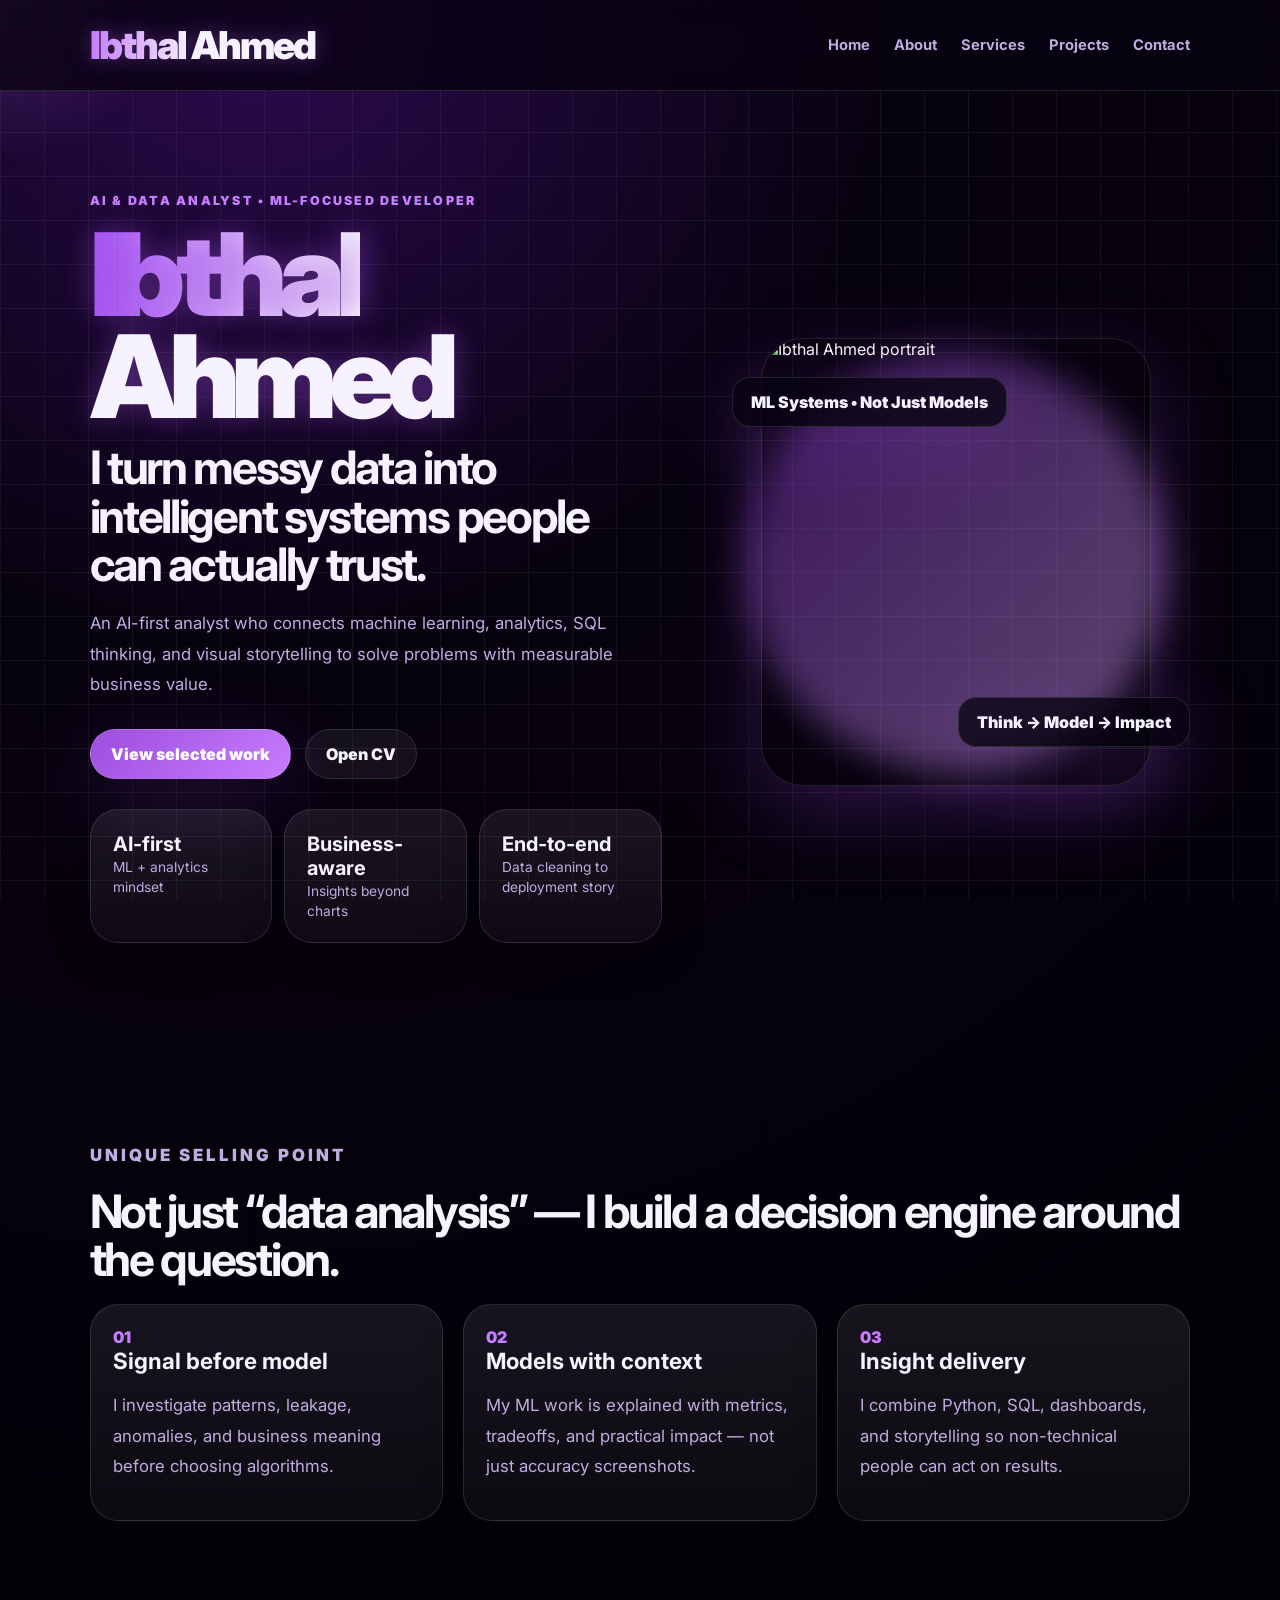
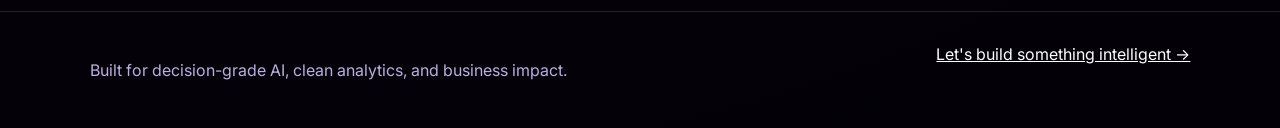
==== commit 2bebeb86: "Update index.html" ====
--- a/index.html
+++ b/index.html
@@ -73,7 +73,7 @@
         <div class="orb"></div>
         <img src="https://raw.githubusercontent.com/IbthalAhmed161/portfolio/main/1737639206615.jpg" alt="Ibthal Ahmed portrait">
         <div class="floating-card one">ML Systems • Not Just Models</div>
-        <div class="floating-card two">EDA → Models → Decisions</div>
+        <div class="floating-card two">Think → Model → Impact</div>
       </div>
     </section>
 
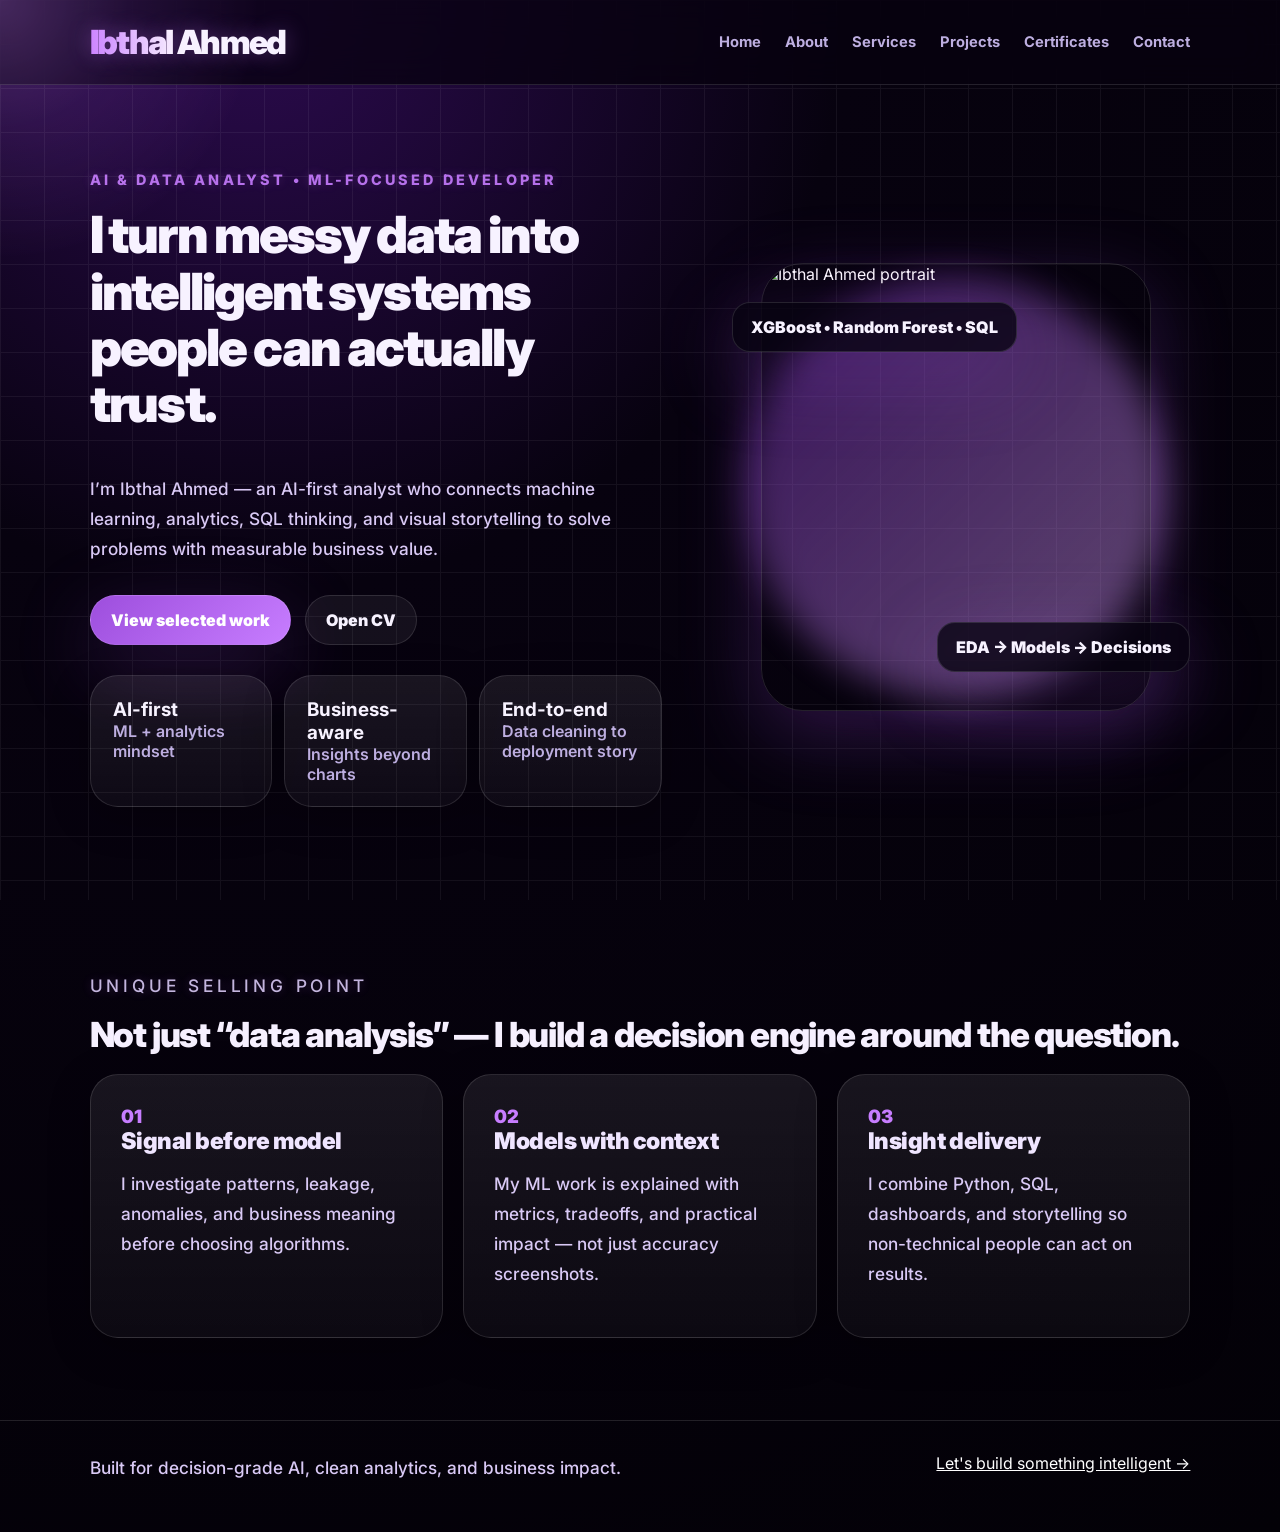
==== commit 27fe37d7: "Add files via upload" ====
--- a/index.html
+++ b/index.html
@@ -1,113 +1,7 @@
-<!DOCTYPE html>
-<html lang="en">
-<head>
-  <meta charset="UTF-8">
-  <meta name="viewport" content="width=device-width, initial-scale=1.0">
-  <title>Ibthal Ahmed | Portfolio</title>
-  <link rel="preconnect" href="https://fonts.googleapis.com">
-  <link rel="preconnect" href="https://fonts.gstatic.com" crossorigin>
-  <link href="https://fonts.googleapis.com/css2?family=Inter:wght@400;500;600;700;800;900&display=swap" rel="stylesheet">
-  <link rel="stylesheet" href="assets/style.css">
-</head>
-
-<body>
-  <div class="noise"></div>
-  <div class="cursor-glow"></div>
-
-  <header class="site-header">
-    <a class="brand" href="index.html">
-      <span>Ibthal</span> Ahmed
-    </a>
-
-    <button class="nav-toggle" aria-label="toggle navigation">☰</button>
-
-    <nav class="nav">
-      <a href="index.html">Home</a>
-      <a href="about.html">About</a>
-      <a href="services.html">Services</a>
-      <a href="projects.html">Projects</a>
-      <a href="contact.html">Contact</a>
-    </nav>
-  </header>
-
-  <main>
-    <section class="hero page-enter">
-      <div class="hero-copy">
-        <p class="eyebrow">AI & Data Analyst • ML-focused Developer</p>
-
-        <h1 class="hero-name">
-          <span>Ibthal</span> Ahmed
-        </h1>
-
-        <h2 class="hero-statement">
-          I turn messy data into intelligent systems people can actually trust.
-        </h2>
-
-        <p class="lead">
-          An AI-first analyst who connects machine learning, analytics, SQL thinking,
-          and visual storytelling to solve problems with measurable business value.
-        </p>
-
-        <div class="hero-actions">
-          <a class="btn primary" href="projects.html">View selected work</a>
-          <a class="btn ghost" href="https://raw.githubusercontent.com/IbthalAhmed161/portfolio/main/Ibthal%20Ahmed%20CV.pdf" target="_blank">Open CV</a>
-        </div>
-
-        <div class="metrics">
-          <div>
-            <strong>AI-first</strong>
-            <span>ML + analytics mindset</span>
-          </div>
-          <div>
-            <strong>Business-aware</strong>
-            <span>Insights beyond charts</span>
-          </div>
-          <div>
-            <strong>End-to-end</strong>
-            <span>Data cleaning to deployment story</span>
-          </div>
-        </div>
-      </div>
-
-      <div class="hero-visual tilt-card">
-        <div class="orb"></div>
-        <img src="https://raw.githubusercontent.com/IbthalAhmed161/portfolio/main/1737639206615.jpg" alt="Ibthal Ahmed portrait">
-        <div class="floating-card one">ML Systems • Not Just Models</div>
-        <div class="floating-card two">Think → Model → Impact</div>
-      </div>
-    </section>
-
-    <section class="section">
-      <p class="eyebrow">Unique Selling Point</p>
-      <h2>Not just “data analysis” — I build a decision engine around the question.</h2>
-
-      <div class="usp-grid">
-        <article>
-          <span>01</span>
-          <h3>Signal before model</h3>
-          <p>I investigate patterns, leakage, anomalies, and business meaning before choosing algorithms.</p>
-        </article>
-
-        <article>
-          <span>02</span>
-          <h3>Models with context</h3>
-          <p>My ML work is explained with metrics, tradeoffs, and practical impact — not just accuracy screenshots.</p>
-        </article>
-
-        <article>
-          <span>03</span>
-          <h3>Insight delivery</h3>
-          <p>I combine Python, SQL, dashboards, and storytelling so non-technical people can act on results.</p>
-        </article>
-      </div>
-    </section>
-  </main>
-
-  <footer class="footer">
-    <p>Built for decision-grade AI, clean analytics, and business impact.</p>
-    <a href="contact.html">Let's build something intelligent →</a>
-  </footer>
-
-  <script src="assets/script.js"></script>
-</body>
-</html>
+<!DOCTYPE html><html lang="en"><head><meta charset="UTF-8"><meta name="viewport" content="width=device-width, initial-scale=1.0"><title>Ibthal Ahmed | Portfolio</title><link rel="preconnect" href="https://fonts.googleapis.com"><link rel="preconnect" href="https://fonts.gstatic.com" crossorigin><link href="https://fonts.googleapis.com/css2?family=Inter:wght@400;500;600;700;800;900&display=swap" rel="stylesheet"><link rel="stylesheet" href="assets/style.css"></head><body>
+<div class="noise"></div><div class="cursor-glow"></div><header class="site-header"><a class="brand" href="index.html"><span>Ibthal</span> Ahmed</a><button class="nav-toggle" aria-label="toggle navigation">☰</button><nav class="nav"><a href="index.html">Home</a><a href="about.html">About</a><a href="services.html">Services</a><a href="projects.html">Projects</a><a href="certificates.html">Certificates</a><a href="contact.html">Contact</a></nav></header>
+<main>
+<section class="hero page-enter"><div class="hero-copy"><p class="eyebrow">AI & Data Analyst • ML-focused Developer</p><h1>I turn messy data into intelligent systems people can actually trust.</h1><p class="lead">I’m Ibthal Ahmed — an AI-first analyst who connects machine learning, analytics, SQL thinking, and visual storytelling to solve problems with measurable business value.</p><div class="hero-actions"><a class="btn primary" href="projects.html">View selected work</a><a class="btn ghost" href="https://raw.githubusercontent.com/IbthalAhmed161/portfolio/main/Ibthal%20Ahmed%20CV.pdf" target="_blank">Open CV</a></div><div class="metrics"><div><strong>AI-first</strong><span>ML + analytics mindset</span></div><div><strong>Business-aware</strong><span>Insights beyond charts</span></div><div><strong>End-to-end</strong><span>Data cleaning to deployment story</span></div></div></div><div class="hero-visual tilt-card"><div class="orb"></div><img src="https://raw.githubusercontent.com/IbthalAhmed161/portfolio/main/1737639206615.jpg" alt="Ibthal Ahmed portrait"><div class="floating-card one">XGBoost • Random Forest • SQL</div><div class="floating-card two">EDA → Models → Decisions</div></div></section>
+<section class="section"><p class="eyebrow">Unique Selling Point</p><h2>Not just “data analysis” — I build a decision engine around the question.</h2><div class="usp-grid"><article><span>01</span><h3>Signal before model</h3><p>I investigate patterns, leakage, anomalies, and business meaning before choosing algorithms.</p></article><article><span>02</span><h3>Models with context</h3><p>My ML work is explained with metrics, tradeoffs, and practical impact — not just accuracy screenshots.</p></article><article><span>03</span><h3>Insight delivery</h3><p>I combine Python, SQL, dashboards, and storytelling so non-technical people can act on results.</p></article></div></section>
+</main>
+<footer class="footer"><p>Built for decision-grade AI, clean analytics, and business impact.</p><a href="contact.html">Let's build something intelligent →</a></footer><script src="assets/script.js"></script></body></html>
--- a/assets/style.css
+++ b/assets/style.css
@@ -35,13 +35,18 @@
 
 .cursor-glow {
   position: fixed;
-  width: 360px;
-  height: 360px;
+  left: 0;
+  top: 0;
+  width: 520px;
+  height: 520px;
   border-radius: 50%;
-  background: radial-gradient(circle, rgba(199, 125, 255, 0.2), transparent 65%);
+  background: radial-gradient(circle, rgba(199,125,255,0.55), rgba(157,78,221,0.25) 35%, transparent 70%);
   pointer-events: none;
-  z-index: 0;
-  transform: translate(-50%, -50%);
+  z-index: 9999;
+  transform: translate(-50%, -50%) scale(1);
+  transition: transform 0.2s ease, opacity 0.2s ease;
+  opacity: 0.55;
+  mix-blend-mode: screen;
 }
 
 /* Header */
@@ -59,15 +64,16 @@
 }
 
 .brand {
+  font-size: clamp(1.8rem, 2.6vw, 2.8rem);
   font-weight: 900;
   letter-spacing: -0.05em;
   color: var(--text);
   text-decoration: none;
-  font-size: clamp(2rem, 3vw, 3.2rem);
   text-shadow: 0 0 22px rgba(199, 125, 255, 0.35);
 }
 
-.brand span {
+.brand span,
+.hero-name span {
   background: linear-gradient(90deg, #c77dff, #ffffff);
   -webkit-background-clip: text;
   -webkit-text-fill-color: transparent;
@@ -93,13 +99,13 @@
   display: none;
 }
 
-/* Sections */
+/* Layout */
 .hero,
 .subhero,
 .section {
   position: relative;
   z-index: 1;
-  padding: 90px 7vw;
+  padding: 82px 7vw;
 }
 
 .hero {
@@ -110,68 +116,96 @@
   min-height: 86vh;
 }
 
+/* Typography */
+h1,
+h2,
+h3,
+p {
+  margin-top: 0;
+}
+
 .eyebrow {
   text-transform: uppercase;
-  letter-spacing: 0.18em;
+  letter-spacing: 0.22em;
   color: var(--purple2);
-  font-weight: 900;
-  font-size: 0.78rem;
-}
-
-/* Main headings */
+  font-weight: 800;
+
+  font-size: clamp(0.9rem, 1vw, 1.05rem);
+
+  opacity: 0.9;
+  margin-bottom: 14px;
+
+  text-shadow: 0 0 12px rgba(199, 125, 255, 0.3);
+}
+
 h1 {
-  font-size: clamp(2.2rem, 5vw, 4.7rem);
-  line-height: 1;
-  margin: 12px 0;
-  letter-spacing: -0.05em;
+  font-size: clamp(2rem, 4vw, 3.4rem);
+  line-height: 1.1;
+  letter-spacing: -0.04em;
+  font-weight: 900;
 }
 
 .hero-name {
-  font-size: clamp(4.2rem, 9vw, 8rem);
-  line-height: 0.88;
-  margin: 16px 0;
-  letter-spacing: -0.075em;
-  font-weight: 900;
-  text-shadow: 0 0 30px rgba(157, 78, 221, 0.45);
-}
-
-.hero-name span {
-  background: linear-gradient(90deg, #a855f7, #ffffff);
-  -webkit-background-clip: text;
-  -webkit-text-fill-color: transparent;
+  font-size: clamp(3.8rem, 7.8vw, 7rem);
+  line-height: 0.9;
+  letter-spacing: -0.07em;
+  font-weight: 900;
+  margin: 14px 0 18px;
+  text-shadow: 0 0 34px rgba(157, 78, 221, 0.45);
 }
 
 .hero-text {
-  font-size: clamp(1.8rem, 3.2vw, 3.3rem);
-  line-height: 1.05;
+  font-size: clamp(1.55rem, 2.6vw, 2.45rem);
+  line-height: 1.15;
+  letter-spacing: -0.04em;
+  font-weight: 800;
+  color: #f1e8ff;
+  max-width: 920px;
   margin: 0 0 22px;
-  letter-spacing: -0.045em;
-  color: #f2eaff;
 }
 
 h2 {
-  font-size: clamp(1.9rem, 3.6vw, 3.4rem);
-  line-height: 1.05;
-  letter-spacing: -0.05em;
-  margin: 0 0 20px;
+  font-size: clamp(1.75rem, 2.7vw, 2.45rem);
+  line-height: 1.18;
+  letter-spacing: -0.035em;
+  font-weight: 850;
+  color: #f6f0ff;
+  margin-bottom: 18px;
 }
 
 h3 {
-  font-size: 1.4rem;
-  margin: 0 0 12px;
+  font-size: clamp(1.15rem, 1.45vw, 1.35rem);
+  line-height: 1.35;
+  letter-spacing: -0.02em;
+  font-weight: 850;
+  color: #efe5ff;
+  margin-bottom: 12px;
 }
 
 .lead,
 .subhero p,
-.section p {
+.section p,
+.project-card p,
+.contact-card p,
+.glass-list li {
   color: var(--muted);
-  line-height: 1.8;
-  font-size: 1.05rem;
+  line-height: 1.75;
+  font-size: clamp(0.98rem, 1.1vw, 1.08rem);
+}
+
+.subhero {
+  max-width: 1100px;
+}
+
+.subhero .lead,
+.subhero > p:not(.eyebrow) {
+  max-width: 760px;
 }
 
 /* Buttons */
 .hero-actions {
   display: flex;
+  flex-wrap: wrap;
   gap: 14px;
   margin: 30px 0;
 }
@@ -234,7 +268,7 @@
 
 .metrics strong {
   display: block;
-  font-size: 1.25rem;
+  font-size: 1.18rem;
 }
 
 .metrics span {
@@ -318,13 +352,13 @@
 
 .glass-list li {
   margin: 12px 0;
-  color: var(--muted);
 }
 
 .chips {
   display: flex;
   flex-wrap: wrap;
   gap: 12px;
+  margin-top: 18px;
 }
 
 .chips span {
@@ -333,6 +367,7 @@
   background: rgba(199, 125, 255, 0.12);
   border: 1px solid var(--line);
   font-weight: 800;
+  font-size: 0.88rem;
 }
 
 .project-grid {
@@ -346,11 +381,18 @@
   min-height: 360px;
 }
 
+.project-card h3,
+.cards article h3 {
+  font-size: clamp(1.25rem, 1.8vw, 1.55rem);
+}
+
 .impact {
   color: #fff !important;
   font-weight: 900;
   border-left: 3px solid var(--purple2);
   padding-left: 16px;
+  font-size: 1rem;
+  line-height: 1.65;
 }
 
 .timeline {
@@ -366,9 +408,7 @@
 }
 
 .contact-card a {
-  display: block;
   color: #fff;
-  margin: 16px 0;
 }
 
 .contact-form {
@@ -493,20 +533,89 @@
     flex-direction: column;
   }
 
+  .hero,
+  .subhero,
+  .section {
+    padding: 62px 7vw;
+  }
+
   .hero {
     padding-top: 50px;
   }
 
   .brand {
-    font-size: 1.8rem;
+    font-size: 1.7rem;
   }
 
   .hero-name {
-    font-size: 4rem;
-    letter-spacing: -0.055em;
+    font-size: clamp(3.2rem, 14vw, 4.6rem);
+    letter-spacing: -0.06em;
   }
 
   .hero-text {
-    font-size: 2rem;
-  }
-}
+    font-size: clamp(1.45rem, 6vw, 2rem);
+  }
+
+  h2 {
+    font-size: clamp(1.5rem, 6vw, 2rem);
+  }
+
+  .cursor-glow {
+    display: none;
+  }
+}
+/* =========================
+   GLOBAL TEXT BALANCE FIX
+========================= */
+
+/* كل النصوص العادية */
+p,
+li,
+.lead,
+.section p,
+.subhero p,
+.project-card p,
+.contact-card p,
+.glass-list li,
+.timeline p {
+  font-size: clamp(1.08rem, 1.25vw, 1.25rem);
+  line-height: 1.75;
+  font-weight: 500;
+  color: #d9c9f5;
+}
+
+/* النصوص داخل الكروت */
+.metrics span,
+.chips span,
+.form-note {
+  font-size: 1rem;
+  font-weight: 600;
+}
+
+/* عناوين الكروت */
+.project-card h3,
+.cards article h3,
+.usp-grid h3,
+.contact-card h2,
+.glass-list h3 {
+  font-size: clamp(1.35rem, 1.8vw, 1.65rem);
+  line-height: 1.3;
+  font-weight: 900;
+}
+
+/* أرقام/labels صغيرة */
+.timeline span,
+.usp-grid span {
+  font-size: 1.15rem;
+  font-weight: 900;
+}
+
+/* خلي الكروت أمتن بصريًا */
+.project-card,
+.cards article,
+.usp-grid article,
+.timeline div,
+.contact-card,
+.glass-list {
+  padding: 30px;
+}
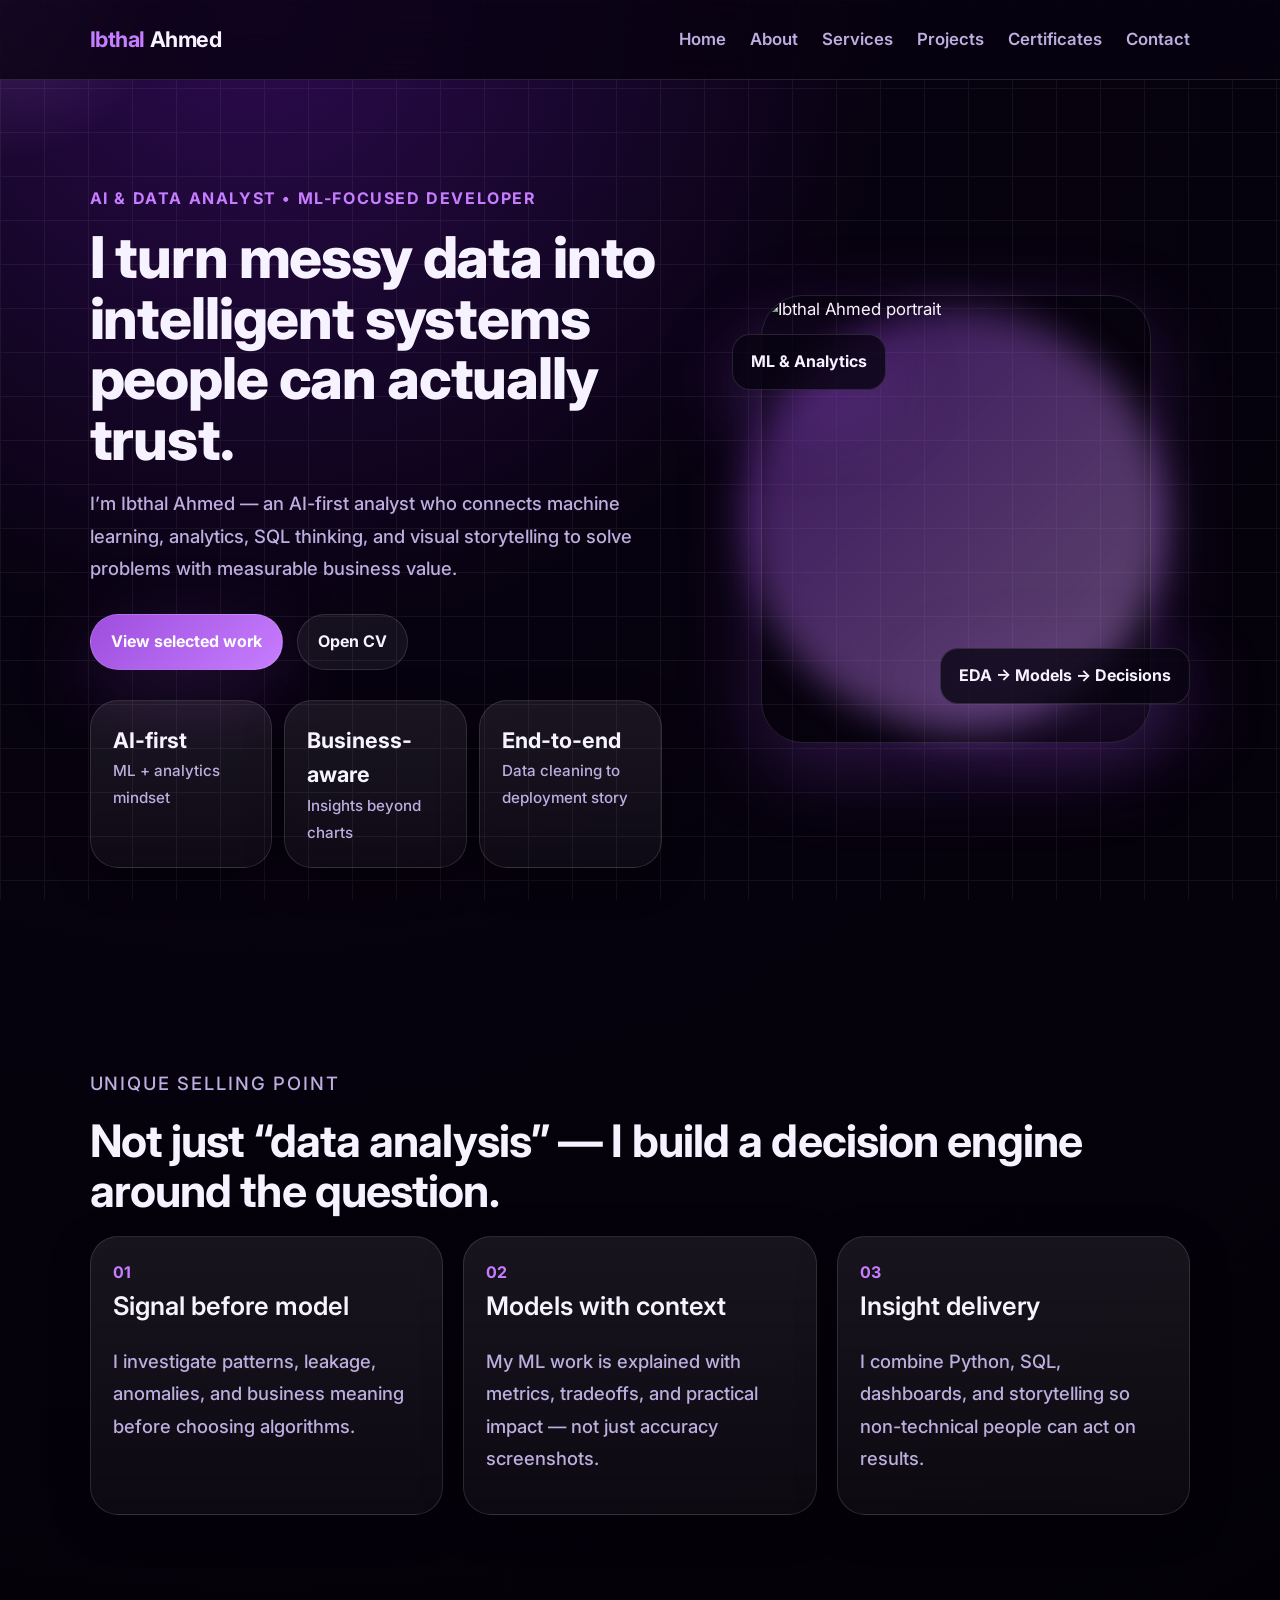
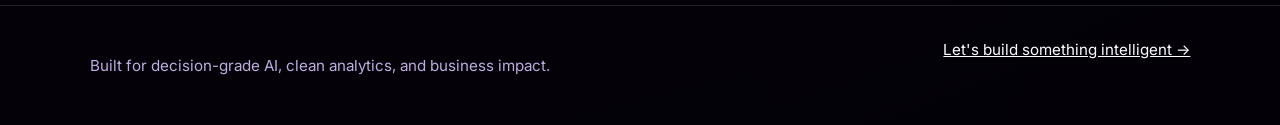
==== commit e35a516c: "Update index.html" ====
--- a/index.html
+++ b/index.html
@@ -1,7 +1,7 @@
 <!DOCTYPE html><html lang="en"><head><meta charset="UTF-8"><meta name="viewport" content="width=device-width, initial-scale=1.0"><title>Ibthal Ahmed | Portfolio</title><link rel="preconnect" href="https://fonts.googleapis.com"><link rel="preconnect" href="https://fonts.gstatic.com" crossorigin><link href="https://fonts.googleapis.com/css2?family=Inter:wght@400;500;600;700;800;900&display=swap" rel="stylesheet"><link rel="stylesheet" href="assets/style.css"></head><body>
 <div class="noise"></div><div class="cursor-glow"></div><header class="site-header"><a class="brand" href="index.html"><span>Ibthal</span> Ahmed</a><button class="nav-toggle" aria-label="toggle navigation">☰</button><nav class="nav"><a href="index.html">Home</a><a href="about.html">About</a><a href="services.html">Services</a><a href="projects.html">Projects</a><a href="certificates.html">Certificates</a><a href="contact.html">Contact</a></nav></header>
 <main>
-<section class="hero page-enter"><div class="hero-copy"><p class="eyebrow">AI & Data Analyst • ML-focused Developer</p><h1>I turn messy data into intelligent systems people can actually trust.</h1><p class="lead">I’m Ibthal Ahmed — an AI-first analyst who connects machine learning, analytics, SQL thinking, and visual storytelling to solve problems with measurable business value.</p><div class="hero-actions"><a class="btn primary" href="projects.html">View selected work</a><a class="btn ghost" href="https://raw.githubusercontent.com/IbthalAhmed161/portfolio/main/Ibthal%20Ahmed%20CV.pdf" target="_blank">Open CV</a></div><div class="metrics"><div><strong>AI-first</strong><span>ML + analytics mindset</span></div><div><strong>Business-aware</strong><span>Insights beyond charts</span></div><div><strong>End-to-end</strong><span>Data cleaning to deployment story</span></div></div></div><div class="hero-visual tilt-card"><div class="orb"></div><img src="https://raw.githubusercontent.com/IbthalAhmed161/portfolio/main/1737639206615.jpg" alt="Ibthal Ahmed portrait"><div class="floating-card one">XGBoost • Random Forest • SQL</div><div class="floating-card two">EDA → Models → Decisions</div></div></section>
+<section class="hero page-enter"><div class="hero-copy"><p class="eyebrow">AI & Data Analyst • ML-focused Developer</p><h1>I turn messy data into intelligent systems people can actually trust.</h1><p class="lead">I’m Ibthal Ahmed — an AI-first analyst who connects machine learning, analytics, SQL thinking, and visual storytelling to solve problems with measurable business value.</p><div class="hero-actions"><a class="btn primary" href="projects.html">View selected work</a><a class="btn ghost" href="https://raw.githubusercontent.com/IbthalAhmed161/portfolio/main/Ibthal%20Ahmed%20CV.pdf" target="_blank">Open CV</a></div><div class="metrics"><div><strong>AI-first</strong><span>ML + analytics mindset</span></div><div><strong>Business-aware</strong><span>Insights beyond charts</span></div><div><strong>End-to-end</strong><span>Data cleaning to deployment story</span></div></div></div><div class="hero-visual tilt-card"><div class="orb"></div><img src="https://raw.githubusercontent.com/IbthalAhmed161/portfolio/main/1737639206615.jpg" alt="Ibthal Ahmed portrait"><div class="floating-card one">ML & Analytics </div><div class="floating-card two">EDA → Models → Decisions</div></div></section>
 <section class="section"><p class="eyebrow">Unique Selling Point</p><h2>Not just “data analysis” — I build a decision engine around the question.</h2><div class="usp-grid"><article><span>01</span><h3>Signal before model</h3><p>I investigate patterns, leakage, anomalies, and business meaning before choosing algorithms.</p></article><article><span>02</span><h3>Models with context</h3><p>My ML work is explained with metrics, tradeoffs, and practical impact — not just accuracy screenshots.</p></article><article><span>03</span><h3>Insight delivery</h3><p>I combine Python, SQL, dashboards, and storytelling so non-technical people can act on results.</p></article></div></section>
 </main>
 <footer class="footer"><p>Built for decision-grade AI, clean analytics, and business impact.</p><a href="contact.html">Let's build something intelligent →</a></footer><script src="assets/script.js"></script></body></html>
--- a/assets/style.css
+++ b/assets/style.css
@@ -1,621 +1,121 @@
-:root {
-  --bg: #07020f;
-  --panel: #120820;
-  --text: #f7f2ff;
-  --muted: #bdaee0;
-  --purple: #9d4edd;
-  --purple2: #c77dff;
-  --line: rgba(255, 255, 255, 0.12);
-  --shadow: 0 24px 80px rgba(157, 78, 221, 0.25);
+@import url('https://fonts.googleapis.com/css2?family=Inter:wght@400;500;600;700;800&display=swap');
+
+:root{
+  --bg:#07020f;--panel:#120820;--text:#f7f2ff;--muted:#bdaee0;
+  --purple:#9d4edd;--purple2:#c77dff;--line:rgba(255,255,255,.12);
+  --shadow:0 24px 80px rgba(157,78,221,.25);
+
+  /* type scale */
+  --fs-2xs:.8rem;    /* form note */
+  --fs-xs:.95rem;    /* nav, eyebrow, metrics span */
+  --fs-sm:1rem;      /* chips, btn */
+  --fs-base:1.05rem; /* default */
+  --fs-md:1.15rem;   /* lead/paragraphs */
+  --fs-lg:1.35rem;   /* brand, metrics strong */
+  --fs-xl:1.6rem;    /* h3 */
+  --fs-2xl:clamp(2rem,3.5vw,2.8rem);   /* h2 */
+  --fs-3xl:clamp(2.2rem,4.5vw,3.6rem); /* h1 */
+
+  /* weight scale */
+  --fw-regular:400;
+  --fw-medium:500;
+  --fw-semibold:600;
+  --fw-bold:700;
+  --fw-black:800;
 }
 
-* {
-  box-sizing: border-box;
+*{box-sizing:border-box}
+
+body{
+  margin:0;
+  font-family:'Inter',Arial,sans-serif;
+  font-size:var(--fs-base);
+  font-weight:var(--fw-regular);
+  line-height:1.6;
+  background:radial-gradient(circle at 20% 0,#2c0b4f 0,#07020f 32%,#030107 100%);
+  color:var(--text);
+  min-height:100vh;
+  overflow-x:hidden;
 }
 
-body {
-  margin: 0;
-  font-family: Inter, Arial, sans-serif;
-  background: radial-gradient(circle at 20% 0, #2c0b4f 0, #07020f 32%, #030107 100%);
-  color: var(--text);
-  min-height: 100vh;
-  overflow-x: hidden;
+.noise{position:fixed;inset:0;pointer-events:none;opacity:.06;background-image:linear-gradient(90deg,#fff 1px,transparent 1px),linear-gradient(#fff 1px,transparent 1px);background-size:44px 44px}
+.cursor-glow{position:fixed;width:360px;height:360px;border-radius:50%;background:radial-gradient(circle,rgba(199,125,255,.2),transparent 65%);pointer-events:none;z-index:0;transform:translate(-50%,-50%)}
+
+.site-header{position:sticky;top:0;z-index:10;display:flex;align-items:center;justify-content:space-between;padding:22px 7vw;background:rgba(7,2,15,.76);backdrop-filter:blur(18px);border-bottom:1px solid var(--line)}
+.brand{font-weight:var(--fw-bold);letter-spacing:-.02em;color:var(--text);text-decoration:none;font-size:var(--fs-lg)}
+.brand span{color:var(--purple2)}
+.nav{display:flex;gap:24px}
+.nav a{color:var(--muted);text-decoration:none;font-weight:var(--fw-semibold);font-size:var(--fs-base)}
+.nav a:hover{color:#fff}
+.nav-toggle{display:none}
+
+.hero,.subhero,.section{position:relative;z-index:1;padding:90px 7vw}
+.hero{display:grid;grid-template-columns:1.1fr .9fr;gap:60px;align-items:center;min-height:86vh}
+
+.eyebrow{text-transform:uppercase;letter-spacing:.1em;color:var(--purple2);font-weight:var(--fw-bold);font-size:var(--fs-sm)}
+
+h1{font-size:var(--fs-3xl);font-weight:var(--fw-black);line-height:1.05;margin:12px 0;letter-spacing:-.02em}
+h2{font-size:var(--fs-2xl);font-weight:var(--fw-bold);line-height:1.1;letter-spacing:-.02em;margin:0 0 20px}
+h3{font-size:var(--fs-xl);font-weight:var(--fw-semibold);margin:0 0 12px}
+
+.lead,.subhero p,.section p{color:var(--muted);line-height:1.75;font-size:var(--fs-md);font-weight:var(--fw-medium)}
+
+.btn{display:inline-flex;padding:14px 20px;border-radius:999px;text-decoration:none;font-weight:var(--fw-bold);font-size:var(--fs-sm);border:1px solid var(--line);transition:.3s}
+.primary{background:linear-gradient(135deg,var(--purple),var(--purple2));color:#fff;box-shadow:var(--shadow)}
+.ghost{color:var(--text);background:rgba(255,255,255,.06)}
+.btn:hover{transform:translateY(-4px)}
+.hero-actions{display:flex;gap:14px;margin:30px 0}
+
+.metrics{display:grid;grid-template-columns:repeat(3,1fr);gap:12px;margin-top:28px}
+.metrics div,.usp-grid article,.glass-list,.project-card,.cards article,.contact-card,.contact-form,.timeline div{background:linear-gradient(180deg,rgba(255,255,255,.08),rgba(255,255,255,.035));border:1px solid var(--line);border-radius:28px;padding:22px;box-shadow:0 10px 40px rgba(0,0,0,.25)}
+.metrics strong{display:block;font-size:var(--fs-lg);font-weight:var(--fw-bold)}
+.metrics span{color:var(--muted);font-size:var(--fs-xs);font-weight:var(--fw-medium)}
+
+.hero-visual{position:relative;min-height:520px;display:grid;place-items:center}
+.hero-visual img{width:min(390px,86%);aspect-ratio:1/1.15;object-fit:cover;border-radius:42px;border:1px solid var(--line);box-shadow:var(--shadow);filter:saturate(1.05) contrast(1.05)}
+.orb{position:absolute;width:420px;height:420px;border-radius:50%;background:linear-gradient(135deg,#7b2cbf,#e0aaff);filter:blur(18px);opacity:.42;animation:pulse 5s infinite alternate}
+.floating-card{position:absolute;background:rgba(10,4,20,.78);border:1px solid var(--line);border-radius:18px;padding:14px 18px;font-weight:var(--fw-bold);font-size:var(--fs-sm);box-shadow:var(--shadow)}
+.one{top:75px;left:10px;animation:float 4s infinite}
+.two{bottom:75px;right:0;animation:float 5s infinite reverse}
+
+.usp-grid,.cards,.project-grid{display:grid;grid-template-columns:repeat(3,1fr);gap:20px}
+.usp-grid span,.timeline span{color:var(--purple2);font-weight:var(--fw-bold);font-size:var(--fs-sm)}
+
+.split{display:grid;grid-template-columns:1fr .8fr;gap:32px}
+.glass-list li{margin:12px 0;color:var(--muted);font-size:var(--fs-md)}
+
+.chips{display:flex;flex-wrap:wrap;gap:12px}
+.chips span{padding:12px 16px;border-radius:999px;background:rgba(199,125,255,.12);border:1px solid var(--line);font-weight:var(--fw-semibold);font-size:var(--fs-sm)}
+
+.project-grid{grid-template-columns:repeat(2,1fr)}
+.project-card{display:flex;flex-direction:column;justify-content:space-between;min-height:360px}
+
+.impact{color:#fff!important;font-weight:var(--fw-bold);font-size:var(--fs-md);border-left:3px solid var(--purple2);padding-left:16px}
+
+.timeline{display:grid;gap:16px}
+
+.contact-wrap{display:grid;grid-template-columns:.8fr 1fr;gap:24px}
+.contact-card a{display:block;color:#fff;margin:16px 0;font-size:var(--fs-md)}
+.contact-form{display:grid;gap:16px}
+.contact-form input,.contact-form textarea{width:100%;margin-top:8px;background:#0b0414;border:1px solid var(--line);border-radius:16px;padding:14px;color:#fff;font-family:inherit;font-size:var(--fs-base)}
+.contact-form textarea{min-height:160px}
+.form-note{font-size:var(--fs-2xs);color:var(--muted)}
+
+.footer{position:relative;z-index:1;padding:32px 7vw;border-top:1px solid var(--line);display:flex;justify-content:space-between;gap:16px;color:var(--muted);font-size:var(--fs-xs)}
+.footer a{color:#fff}
+
+.page-enter,.reveal{opacity:0;transform:translateY(28px);transition:opacity .8s ease,transform .8s ease}
+.visible{opacity:1;transform:none}
+
+@keyframes float{50%{transform:translateY(-18px)}}
+@keyframes pulse{to{transform:scale(1.08);opacity:.58}}
+
+@media(max-width:900px){
+  .hero,.split,.contact-wrap,.project-grid{grid-template-columns:1fr}
+  .usp-grid,.cards,.metrics{grid-template-columns:1fr}
+  .nav{position:absolute;top:70px;right:7vw;display:none;flex-direction:column;background:#120820;padding:18px;border-radius:18px}
+  .nav.open{display:flex}
+  .nav-toggle{display:block;background:none;border:0;color:#fff;font-size:1.7rem}
+  .footer{flex-direction:column}
+  .hero{padding-top:50px}
 }
-
-.noise {
-  position: fixed;
-  inset: 0;
-  pointer-events: none;
-  opacity: 0.06;
-  background-image:
-    linear-gradient(90deg, #fff 1px, transparent 1px),
-    linear-gradient(#fff 1px, transparent 1px);
-  background-size: 44px 44px;
-}
-
-.cursor-glow {
-  position: fixed;
-  left: 0;
-  top: 0;
-  width: 520px;
-  height: 520px;
-  border-radius: 50%;
-  background: radial-gradient(circle, rgba(199,125,255,0.55), rgba(157,78,221,0.25) 35%, transparent 70%);
-  pointer-events: none;
-  z-index: 9999;
-  transform: translate(-50%, -50%) scale(1);
-  transition: transform 0.2s ease, opacity 0.2s ease;
-  opacity: 0.55;
-  mix-blend-mode: screen;
-}
-
-/* Header */
-.site-header {
-  position: sticky;
-  top: 0;
-  z-index: 10;
-  display: flex;
-  align-items: center;
-  justify-content: space-between;
-  padding: 22px 7vw;
-  background: rgba(7, 2, 15, 0.76);
-  backdrop-filter: blur(18px);
-  border-bottom: 1px solid var(--line);
-}
-
-.brand {
-  font-size: clamp(1.8rem, 2.6vw, 2.8rem);
-  font-weight: 900;
-  letter-spacing: -0.05em;
-  color: var(--text);
-  text-decoration: none;
-  text-shadow: 0 0 22px rgba(199, 125, 255, 0.35);
-}
-
-.brand span,
-.hero-name span {
-  background: linear-gradient(90deg, #c77dff, #ffffff);
-  -webkit-background-clip: text;
-  -webkit-text-fill-color: transparent;
-}
-
-.nav {
-  display: flex;
-  gap: 24px;
-}
-
-.nav a {
-  color: var(--muted);
-  text-decoration: none;
-  font-weight: 700;
-  font-size: 0.92rem;
-}
-
-.nav a:hover {
-  color: #fff;
-}
-
-.nav-toggle {
-  display: none;
-}
-
-/* Layout */
-.hero,
-.subhero,
-.section {
-  position: relative;
-  z-index: 1;
-  padding: 82px 7vw;
-}
-
-.hero {
-  display: grid;
-  grid-template-columns: 1.1fr 0.9fr;
-  gap: 60px;
-  align-items: center;
-  min-height: 86vh;
-}
-
-/* Typography */
-h1,
-h2,
-h3,
-p {
-  margin-top: 0;
-}
-
-.eyebrow {
-  text-transform: uppercase;
-  letter-spacing: 0.22em;
-  color: var(--purple2);
-  font-weight: 800;
-
-  font-size: clamp(0.9rem, 1vw, 1.05rem);
-
-  opacity: 0.9;
-  margin-bottom: 14px;
-
-  text-shadow: 0 0 12px rgba(199, 125, 255, 0.3);
-}
-
-h1 {
-  font-size: clamp(2rem, 4vw, 3.4rem);
-  line-height: 1.1;
-  letter-spacing: -0.04em;
-  font-weight: 900;
-}
-
-.hero-name {
-  font-size: clamp(3.8rem, 7.8vw, 7rem);
-  line-height: 0.9;
-  letter-spacing: -0.07em;
-  font-weight: 900;
-  margin: 14px 0 18px;
-  text-shadow: 0 0 34px rgba(157, 78, 221, 0.45);
-}
-
-.hero-text {
-  font-size: clamp(1.55rem, 2.6vw, 2.45rem);
-  line-height: 1.15;
-  letter-spacing: -0.04em;
-  font-weight: 800;
-  color: #f1e8ff;
-  max-width: 920px;
-  margin: 0 0 22px;
-}
-
-h2 {
-  font-size: clamp(1.75rem, 2.7vw, 2.45rem);
-  line-height: 1.18;
-  letter-spacing: -0.035em;
-  font-weight: 850;
-  color: #f6f0ff;
-  margin-bottom: 18px;
-}
-
-h3 {
-  font-size: clamp(1.15rem, 1.45vw, 1.35rem);
-  line-height: 1.35;
-  letter-spacing: -0.02em;
-  font-weight: 850;
-  color: #efe5ff;
-  margin-bottom: 12px;
-}
-
-.lead,
-.subhero p,
-.section p,
-.project-card p,
-.contact-card p,
-.glass-list li {
-  color: var(--muted);
-  line-height: 1.75;
-  font-size: clamp(0.98rem, 1.1vw, 1.08rem);
-}
-
-.subhero {
-  max-width: 1100px;
-}
-
-.subhero .lead,
-.subhero > p:not(.eyebrow) {
-  max-width: 760px;
-}
-
-/* Buttons */
-.hero-actions {
-  display: flex;
-  flex-wrap: wrap;
-  gap: 14px;
-  margin: 30px 0;
-}
-
-.btn {
-  display: inline-flex;
-  padding: 14px 20px;
-  border-radius: 999px;
-  text-decoration: none;
-  font-weight: 900;
-  border: 1px solid var(--line);
-  transition: 0.3s ease;
-}
-
-.primary {
-  background: linear-gradient(135deg, var(--purple), var(--purple2));
-  color: #fff;
-  box-shadow: var(--shadow);
-}
-
-.ghost {
-  color: var(--text);
-  background: rgba(255, 255, 255, 0.06);
-}
-
-.btn:hover {
-  transform: translateY(-6px) scale(1.03);
-  box-shadow: 0 10px 40px rgba(157, 78, 221, 0.4);
-}
-
-/* Cards */
-.metrics,
-.usp-grid,
-.cards,
-.project-grid {
-  display: grid;
-  gap: 20px;
-}
-
-.metrics {
-  grid-template-columns: repeat(3, 1fr);
-  gap: 12px;
-  margin-top: 28px;
-}
-
-.metrics div,
-.usp-grid article,
-.glass-list,
-.project-card,
-.cards article,
-.contact-card,
-.contact-form,
-.timeline div {
-  background: linear-gradient(180deg, rgba(255, 255, 255, 0.08), rgba(255, 255, 255, 0.035));
-  border: 1px solid var(--line);
-  border-radius: 28px;
-  padding: 22px;
-  box-shadow: 0 10px 40px rgba(0, 0, 0, 0.25);
-}
-
-.metrics strong {
-  display: block;
-  font-size: 1.18rem;
-}
-
-.metrics span {
-  color: var(--muted);
-  font-size: 0.86rem;
-}
-
-/* Hero image */
-.hero-visual {
-  position: relative;
-  min-height: 520px;
-  display: grid;
-  place-items: center;
-}
-
-.hero-visual img {
-  width: min(390px, 86%);
-  aspect-ratio: 1 / 1.15;
-  object-fit: cover;
-  border-radius: 42px;
-  border: 1px solid var(--line);
-  box-shadow: var(--shadow);
-  filter: saturate(1.05) contrast(1.05);
-  transition: transform 0.6s ease;
-}
-
-.hero-visual img:hover {
-  transform: scale(1.05) rotate(1deg);
-}
-
-.orb {
-  position: absolute;
-  width: 420px;
-  height: 420px;
-  border-radius: 50%;
-  background: linear-gradient(135deg, #7b2cbf, #e0aaff);
-  filter: blur(18px);
-  opacity: 0.42;
-  animation: pulse 5s infinite alternate;
-}
-
-.floating-card {
-  position: absolute;
-  background: rgba(10, 4, 20, 0.78);
-  border: 1px solid var(--line);
-  border-radius: 18px;
-  padding: 14px 18px;
-  font-weight: 900;
-  box-shadow: var(--shadow);
-}
-
-.one {
-  top: 75px;
-  left: 10px;
-  animation: float 4s infinite;
-}
-
-.two {
-  bottom: 75px;
-  right: 0;
-  animation: float 5s infinite reverse;
-}
-
-/* Grids */
-.usp-grid,
-.cards {
-  grid-template-columns: repeat(3, 1fr);
-}
-
-.usp-grid span,
-.timeline span {
-  color: var(--purple2);
-  font-weight: 900;
-}
-
-.split {
-  display: grid;
-  grid-template-columns: 1fr 0.8fr;
-  gap: 32px;
-}
-
-.glass-list li {
-  margin: 12px 0;
-}
-
-.chips {
-  display: flex;
-  flex-wrap: wrap;
-  gap: 12px;
-  margin-top: 18px;
-}
-
-.chips span {
-  padding: 12px 16px;
-  border-radius: 999px;
-  background: rgba(199, 125, 255, 0.12);
-  border: 1px solid var(--line);
-  font-weight: 800;
-  font-size: 0.88rem;
-}
-
-.project-grid {
-  grid-template-columns: repeat(2, 1fr);
-}
-
-.project-card {
-  display: flex;
-  flex-direction: column;
-  justify-content: space-between;
-  min-height: 360px;
-}
-
-.project-card h3,
-.cards article h3 {
-  font-size: clamp(1.25rem, 1.8vw, 1.55rem);
-}
-
-.impact {
-  color: #fff !important;
-  font-weight: 900;
-  border-left: 3px solid var(--purple2);
-  padding-left: 16px;
-  font-size: 1rem;
-  line-height: 1.65;
-}
-
-.timeline {
-  display: grid;
-  gap: 16px;
-}
-
-/* Contact */
-.contact-wrap {
-  display: grid;
-  grid-template-columns: 0.8fr 1fr;
-  gap: 24px;
-}
-
-.contact-card a {
-  color: #fff;
-}
-
-.contact-form {
-  display: grid;
-  gap: 16px;
-}
-
-.contact-form input,
-.contact-form textarea {
-  width: 100%;
-  margin-top: 8px;
-  background: #0b0414;
-  border: 1px solid var(--line);
-  border-radius: 16px;
-  padding: 14px;
-  color: #fff;
-}
-
-.contact-form textarea {
-  min-height: 160px;
-}
-
-.form-note {
-  font-size: 0.85rem;
-}
-
-/* Footer */
-.footer {
-  position: relative;
-  z-index: 1;
-  padding: 32px 7vw;
-  border-top: 1px solid var(--line);
-  display: flex;
-  justify-content: space-between;
-  gap: 16px;
-  color: var(--muted);
-}
-
-.footer a {
-  color: #fff;
-}
-
-/* Animations */
-.page-enter,
-.reveal,
-.hero-copy {
-  opacity: 0;
-  transform: translateY(28px);
-  transition: opacity 0.8s ease, transform 0.8s ease;
-  animation: fadeUp 1s ease forwards;
-}
-
-.visible {
-  opacity: 1;
-  transform: none;
-}
-
-@keyframes fadeUp {
-  from {
-    opacity: 0;
-    transform: translateY(40px);
-  }
-
-  to {
-    opacity: 1;
-    transform: translateY(0);
-  }
-}
-
-@keyframes float {
-  50% {
-    transform: translateY(-18px);
-  }
-}
-
-@keyframes pulse {
-  to {
-    transform: scale(1.08);
-    opacity: 0.58;
-  }
-}
-
-/* Mobile */
-@media (max-width: 900px) {
-  .hero,
-  .split,
-  .contact-wrap,
-  .project-grid {
-    grid-template-columns: 1fr;
-  }
-
-  .usp-grid,
-  .cards,
-  .metrics {
-    grid-template-columns: 1fr;
-  }
-
-  .nav {
-    position: absolute;
-    top: 70px;
-    right: 7vw;
-    display: none;
-    flex-direction: column;
-    background: #120820;
-    padding: 18px;
-    border-radius: 18px;
-  }
-
-  .nav.open {
-    display: flex;
-  }
-
-  .nav-toggle {
-    display: block;
-    background: none;
-    border: 0;
-    color: #fff;
-    font-size: 1.7rem;
-  }
-
-  .footer {
-    flex-direction: column;
-  }
-
-  .hero,
-  .subhero,
-  .section {
-    padding: 62px 7vw;
-  }
-
-  .hero {
-    padding-top: 50px;
-  }
-
-  .brand {
-    font-size: 1.7rem;
-  }
-
-  .hero-name {
-    font-size: clamp(3.2rem, 14vw, 4.6rem);
-    letter-spacing: -0.06em;
-  }
-
-  .hero-text {
-    font-size: clamp(1.45rem, 6vw, 2rem);
-  }
-
-  h2 {
-    font-size: clamp(1.5rem, 6vw, 2rem);
-  }
-
-  .cursor-glow {
-    display: none;
-  }
-}
-/* =========================
-   GLOBAL TEXT BALANCE FIX
-========================= */
-
-/* كل النصوص العادية */
-p,
-li,
-.lead,
-.section p,
-.subhero p,
-.project-card p,
-.contact-card p,
-.glass-list li,
-.timeline p {
-  font-size: clamp(1.08rem, 1.25vw, 1.25rem);
-  line-height: 1.75;
-  font-weight: 500;
-  color: #d9c9f5;
-}
-
-/* النصوص داخل الكروت */
-.metrics span,
-.chips span,
-.form-note {
-  font-size: 1rem;
-  font-weight: 600;
-}
-
-/* عناوين الكروت */
-.project-card h3,
-.cards article h3,
-.usp-grid h3,
-.contact-card h2,
-.glass-list h3 {
-  font-size: clamp(1.35rem, 1.8vw, 1.65rem);
-  line-height: 1.3;
-  font-weight: 900;
-}
-
-/* أرقام/labels صغيرة */
-.timeline span,
-.usp-grid span {
-  font-size: 1.15rem;
-  font-weight: 900;
-}
-
-/* خلي الكروت أمتن بصريًا */
-.project-card,
-.cards article,
-.usp-grid article,
-.timeline div,
-.contact-card,
-.glass-list {
-  padding: 30px;
-}
